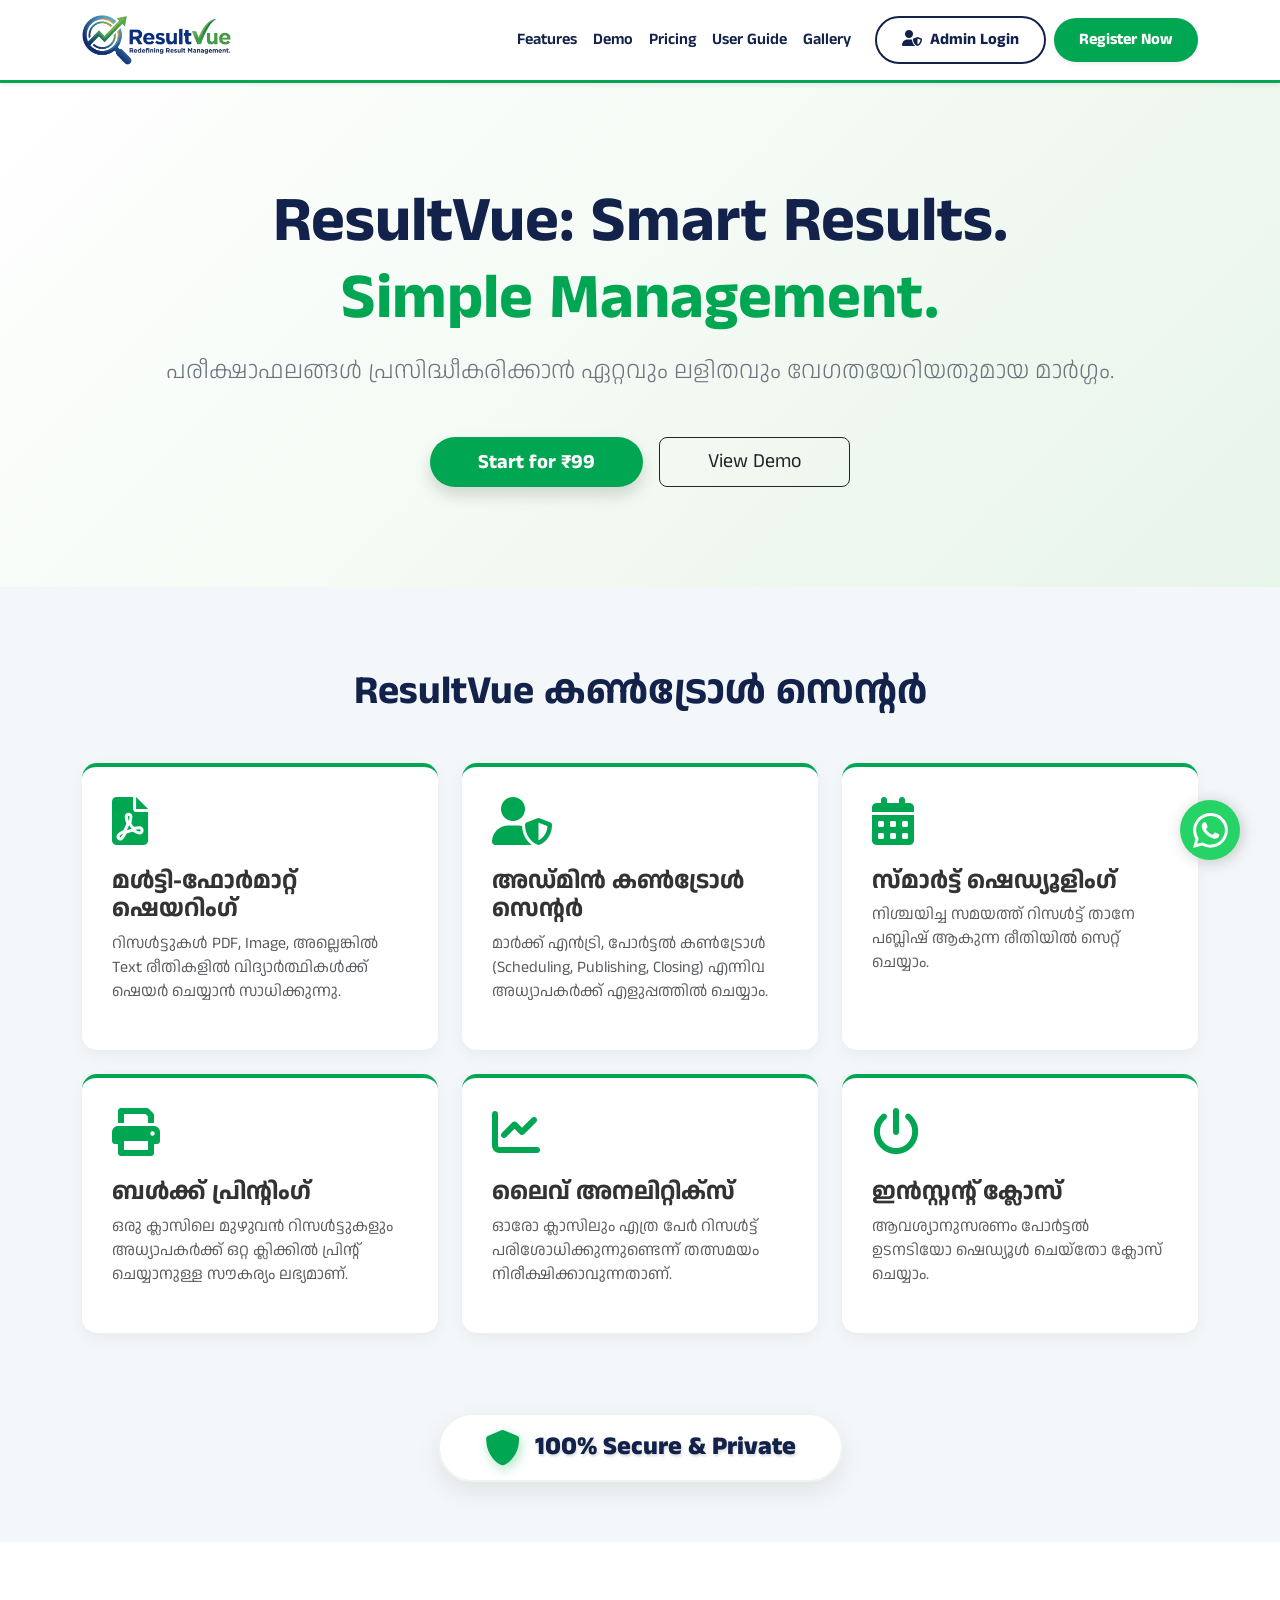
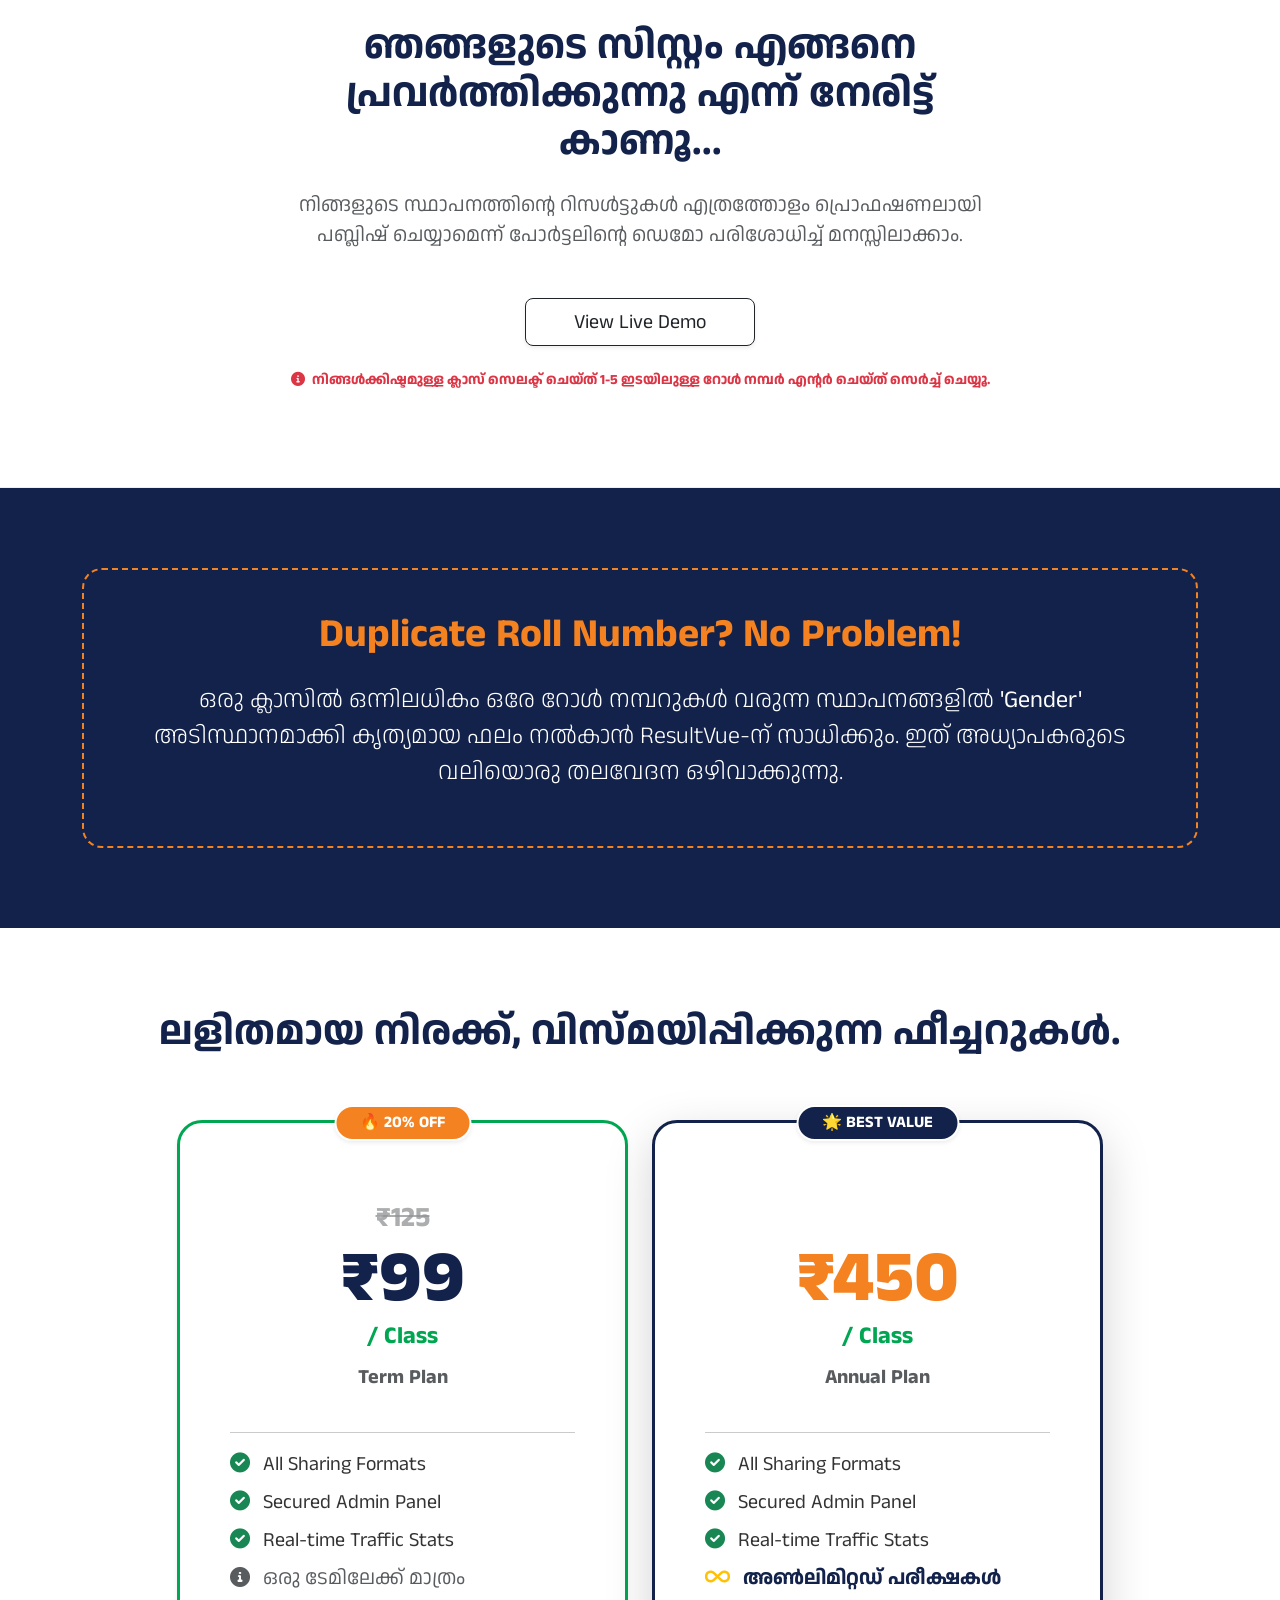
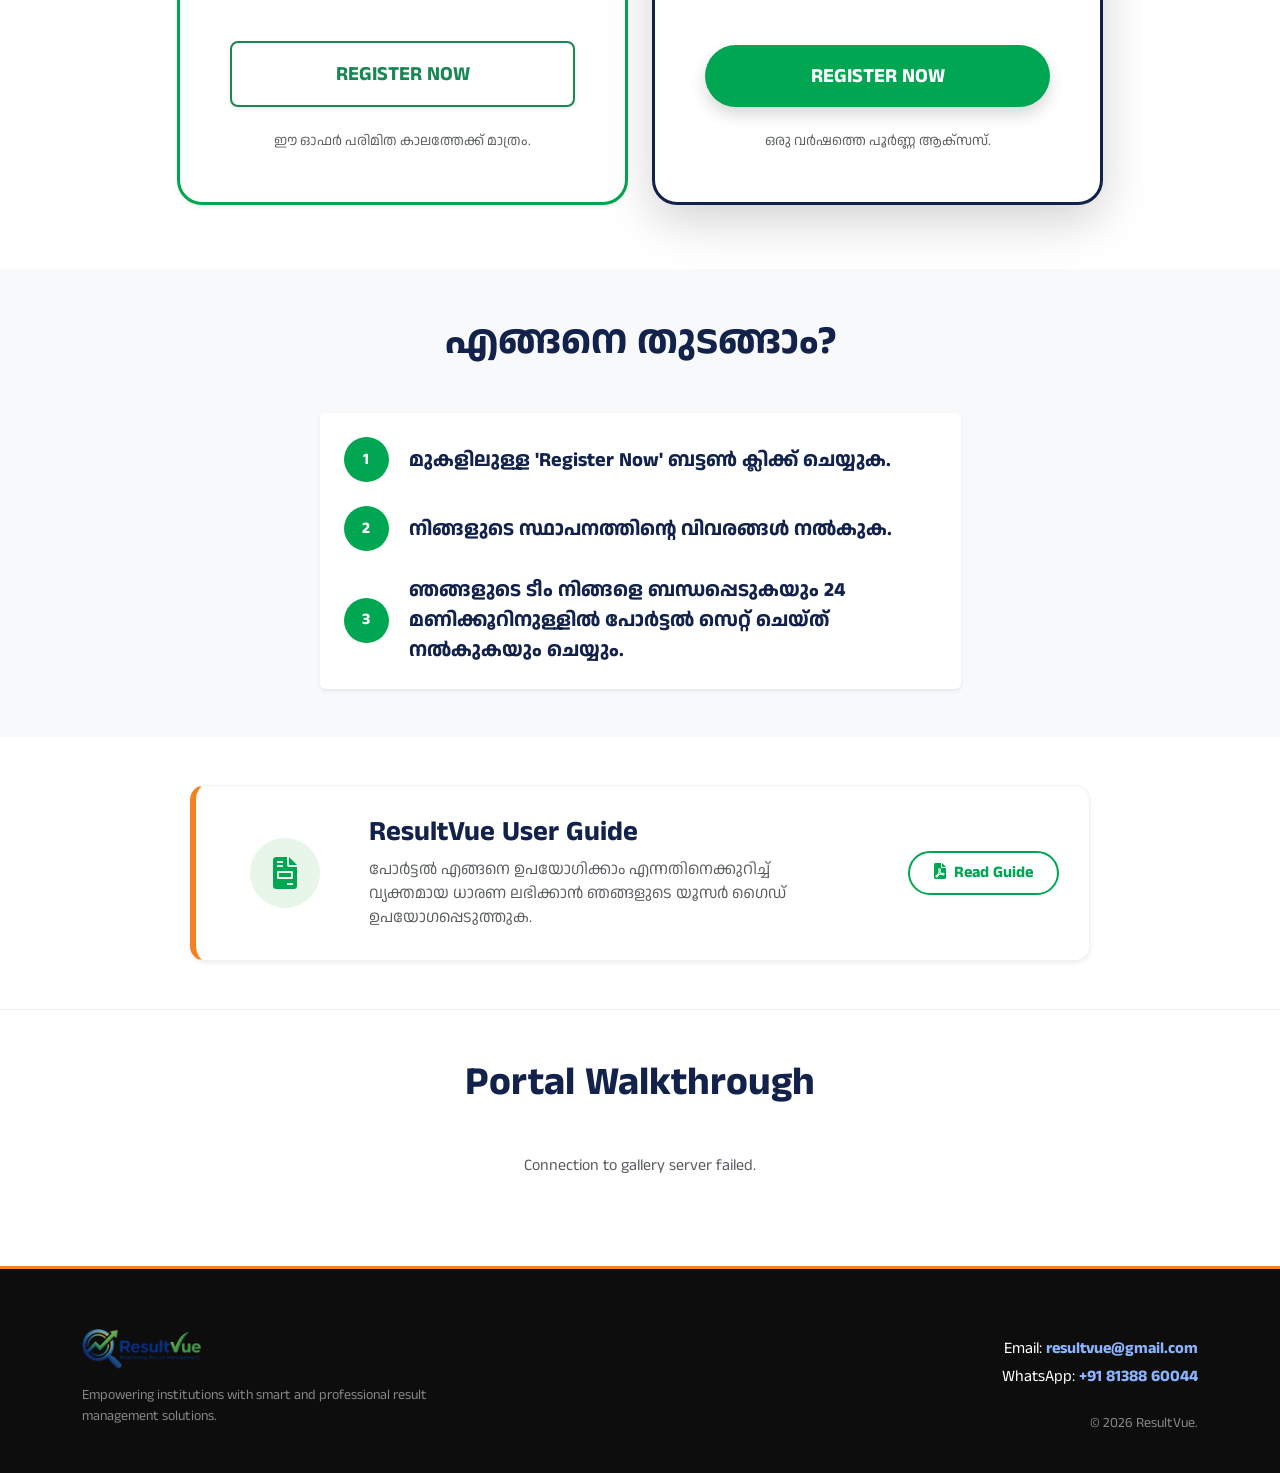
==== index.html @ 83606b9a "Change logo image source to local path Updated logo image source to local file." ====
<!DOCTYPE html>
<html lang="ml">
<head>
    <head>
    <meta charset="UTF-8">
    <meta name="viewport" content="width=device-width, initial-scale=1.0">
    
    <!-- Primary Meta Tags -->
    <title>ResultVue | Smart Exam Result Management & Automation</title>
    <meta name="title" content="ResultVue | Smart Exam Result Management & Automation">
    <meta name="description" content="ResultVue is a complete, automated exam result management portal for educational institutions. Easily publish, manage, and share student results with smart features and zero hassle.">
    <meta name="keywords" content="exam result management, result automation, student result portal, bulk print results, school management system, ResultVue, automated result publishing, educational software">
    <meta name="author" content="ResultVue">
    <meta name="robots" content="index, follow">
    
    <!-- Address Bar Theme Color (Mobile Browsers) -->
    <meta name="theme-color" content="#12224A">
    
    <!-- Favicon -->
    <link rel="icon" type="image/png" href="images/favicon.png">
    <link rel="apple-touch-icon" href="images/favicon.png">
    
    <!-- Open Graph / Social Media Meta Tags (For WhatsApp, Facebook etc.) -->
    <meta property="og:type" content="website">
    <meta property="og:url" content="https://resultvue.github.io/">
    <meta property="og:title" content="ResultVue | Exam Result Management & Automation">
    <meta property="og:description" content="Smart and simple result management tool for institutions. Publish results directly from Google Sheets to a professional portal.">
    <meta property="og:image" content="images/logo.png">

    <!-- Stylesheets -->
    
    <link href="https://cdn.jsdelivr.net/npm/bootstrap@5.3.0/dist/css/bootstrap.min.css" rel="stylesheet">
    <link rel="stylesheet" href="https://cdnjs.cloudflare.com/ajax/libs/font-awesome/6.0.0/css/all.min.css">
    <link rel="preconnect" href="https://fonts.googleapis.com">
    <link rel="preconnect" href="https://fonts.gstatic.com" crossorigin>
    <link href="https://fonts.googleapis.com/css2?family=Anek+Latin:wght@300;400;500;600;700&family=Anek+Malayalam:wght@300;400;500;600;700&display=swap" rel="stylesheet">

    <!-- CSS Styles -->

    <style>
        :root {
            --logo-blue: #12224A;
            --logo-green: #00A651;
            --logo-orange: #F58220;
            --bg-light: #F4F7F9;
        }

        html { scroll-behavior: smooth; scroll-padding-top: 150px; }
        body { font-family: 'Anek Malayalam', 'Anek Latin', sans-serif; color: #333; }

        .navbar { background-color: white; border-bottom: 3px solid var(--logo-green); padding: 10px 0; }
        .navbar-brand img { height: 50px; width: auto; object-fit: contain; }
        .nav-link { color: var(--logo-blue) !important; font-weight: 600; cursor: pointer; }
        
        .btn-outline-blue { color: var(--logo-blue); border: 2px solid var(--logo-blue); border-radius: 50px; padding: 10px 25px; font-weight: 700; transition: 0.3s; text-decoration: none;}
        .btn-outline-blue:hover { background-color: var(--logo-blue); color: white; }

        .hero-section { background: linear-gradient(135deg, #ffffff 0%, #e8f5e9 100%); padding: 100px 0; text-align: center; }
        .btn-green { background-color: var(--logo-green); color: white; border-radius: 50px; padding: 10px 25px; font-weight: 700; border: none; transition: 0.3s; text-decoration: none;}
        .btn-green:hover { background-color: #00823F; color: white; transform: scale(1.05); }
        .demo-section { padding: 80px 0; background: white; border-bottom: 1px solid #eee; }

        .features-grid { padding: 80px 0; background: var(--bg-light); }
        .feature-card { border: none; border-radius: 15px; padding: 30px; background: white; box-shadow: 0 5px 15px rgba(0,0,0,0.05); transition: 0.3s; border-top: 4px solid var(--logo-green); }
        .feature-card:hover { transform: translateY(-10px); border-top-color: var(--logo-orange); }
        .icon-box { color: var(--logo-green); margin-bottom: 20px; }

        .special-section { background-color: var(--logo-blue); color: white; padding: 80px 0; }
        .special-box { border: 2px dashed var(--logo-orange); padding: 40px; border-radius: 20px; }
        .pricing-section { padding: 80px 0; background: white; }
        .price-card { border: 3px solid var(--logo-green); border-radius: 25px; padding: 50px; position: relative; background: white; }
        .price-tag { font-size: 4.5rem; font-weight: 800; color: var(--logo-blue); }

        .guide-box { max-width: 900px; background: #ffffff; border-left: 6px solid var(--logo-orange); border-radius: 15px; padding: 30px; border-top: 1px solid #eef5ee; border-right: 1px solid #eef5ee; border-bottom: 1px solid #eef5ee; margin: 0 auto; }
        .guide-icon-circle { width: 70px; height: 70px; background-color: #e8f5e9; color: var(--logo-green); border-radius: 50%; display: inline-flex; align-items: center; justify-content: center; }
        .btn-green-custom { color: var(--logo-green); border: 2px solid var(--logo-green); border-radius: 50px; transition: 0.3s; text-decoration: none; display: inline-block; }
        .btn-green-custom:hover { background-color: var(--logo-green); color: white !important; transform: translateY(-2px); }
        .step-circle { width: 45px; height: 45px; background: var(--logo-green); color: white; border-radius: 50%; display: flex; align-items: center; justify-content: center; margin-right: 20px; font-weight: bold; flex-shrink: 0; }

        .gallery-section { padding: 80px 0; background: #fff; border-top: 1px solid #eee; }
        .custom-scroll { gap: 20px; scroll-snap-type: x mandatory; scrollbar-width: none; }
        .custom-scroll::-webkit-scrollbar { display: none; }
        .gallery-item { min-width: 260px; scroll-snap-align: start; }
        .gallery-img-container { aspect-ratio: 3 / 4; overflow: hidden; border-radius: 12px; cursor: pointer; background: #eee; }
        .gallery-img-container img { width: 100%; height: 100%; object-fit: cover; transition: 0.3s; }
        
        .lightbox-overlay { display: none; position: fixed; top: 0; left: 0; width: 100%; height: 100%; background: #000; z-index: 9999; justify-content: center; align-items: center; touch-action: none; }
        .lightbox-content { width: 100%; height: 100%; display: flex; justify-content: center; align-items: center; position: relative; overflow: hidden; }
        .lightbox-content img { max-width: 100%; max-height: 100%; object-fit: contain; cursor: zoom-in; }
        .lightbox-caption-bubble { position: absolute; bottom: 120px; left: 50%; transform: translateX(-50%); background: rgba(0,0,0,0.7); color: white; padding: 10px 25px; border-radius: 30px; font-weight: 600; opacity: 0; transition: opacity 0.5s ease; pointer-events: none; z-index: 10005; }
        .lightbox-caption-bubble.show { opacity: 1; }
        .lightbox-close { position: absolute; top: 15px; right: 15px; font-size: 40px; color: white; background: none; border: none; cursor: pointer; z-index: 10010; text-shadow: 2px 2px 8px rgba(0, 0, 0, 1); }
        .lightbox-nav { position: absolute; top: 50%; transform: translateY(-50%); background: rgba(255,255,255,0.1); color: white; border: none; padding: 20px; font-size: 30px; cursor: pointer; border-radius: 50%; z-index: 10001; }

        footer { background-color: #0d0d0d; color: #ffffff; padding: 60px 0 30px; border-top: 3px solid var(--logo-orange);}
        footer a { color: #8bb3ff; text-decoration: none; transition: 0.3s; }
        footer a:hover { color: var(--logo-orange); }

        @media (max-width: 768px) { .guide-box { padding: 20px; margin: 0 15px; } }

        .trust-badge-wrapper { background-color: var(--bg-light); padding-bottom: 60px; text-align: center; }
        .trust-badge { display: inline-flex; align-items: center; background: white; padding: 15px 45px; border-radius: 50px; box-shadow: 0 10px 25px rgba(0, 0, 0, 0.08); border: 2px solid #eef5ee; transition: all 0.3s ease; }
        .trust-badge:hover { transform: translateY(-5px); box-shadow: 0 15px 35px rgba(0, 166, 81, 0.2); border-color: var(--logo-green); }
        .trust-icon { color: var(--logo-green); font-size: 2.2rem; margin-right: 15px; filter: drop-shadow(2px 4px 6px rgba(0, 166, 81, 0.3)); }
        .trust-text { color: var(--logo-blue); font-size: 1.6rem; font-weight: 800; margin: 0; text-shadow: 1px 2px 3px rgba(0, 0, 0, 0.15); }

        @media (max-width: 768px) { .trust-badge { padding: 12px 25px; } .trust-icon { font-size: 1.8rem; margin-right: 12px; } .trust-text { font-size: 1.3rem; } }

        .whatsapp-float { position: fixed; width: 60px; height: 60px; bottom: 40px; right: 40px; background-color: #25d366; color: #FFF; border-radius: 50px; text-align: center; font-size: 35px; box-shadow: 2px 2px 15px rgba(0, 0, 0, 0.2); z-index: 1000; display: flex; align-items: center; justify-content: center; text-decoration: none; transition: all 0.3s ease; animation: pulse-wa 2s infinite; will-change: transform; }
        .whatsapp-float:hover { color: #FFF; background-color: #1ebe57; transform: scale(1.1); }
        @keyframes pulse-wa { 0% { box-shadow: 0 0 0 0 rgba(37, 211, 102, 0.5); } 70% { box-shadow: 0 0 0 15px rgba(37, 211, 102, 0); } 100% { box-shadow: 0 0 0 0 rgba(37, 211, 102, 0); } }
        @media (max-width: 768px) { .whatsapp-float { width: 55px; height: 55px; bottom: 20px; right: 20px; font-size: 32px; } }
    </style>
</head>
<body>

    <a href="https://wa.me/918138860044?text=Hi%2C%20I'm%20%5BYour%20Name%5D%0AI%20want%20to%20know%20more%20about%20ResultVue" class="whatsapp-float" target="_blank" title="Chat with us on WhatsApp">
        <svg xmlns="http://www.w3.org/2000/svg" width="35" height="35" fill="currentColor" viewBox="0 0 16 16">
          <path d="M13.601 2.326A7.85 7.85 0 0 0 7.994 0C3.627 0 .068 3.558.064 7.926c0 1.399.366 2.76 1.057 3.965L0 16l4.204-1.102a7.9 7.9 0 0 0 3.79.965h.004c4.368 0 7.926-3.558 7.93-7.93A7.9 7.9 0 0 0 13.6 2.326zM7.994 14.521a6.6 6.6 0 0 1-3.356-.92l-.24-.144-2.494.654.666-2.433-.156-.251a6.56 6.56 0 0 1-1.007-3.505c0-3.626 2.957-6.584 6.591-6.584a6.56 6.56 0 0 1 4.66 1.931 6.56 6.56 0 0 1 1.928 4.66c-.004 3.639-2.961 6.592-6.592 6.592m3.615-4.934c-.197-.099-1.17-.578-1.353-.646-.182-.065-.315-.099-.445.099-.133.197-.513.646-.627.775-.114.133-.232.148-.43.05-.197-.1-.836-.308-1.592-.985-.59-.525-.985-1.175-1.103-1.372-.114-.198-.011-.304.088-.403.087-.088.197-.232.296-.346.1-.114.133-.198.198-.33.065-.134.034-.248-.015-.347-.05-.099-.445-1.076-.612-1.47-.16-.389-.323-.335-.445-.34-.114-.007-.247-.007-.38-.007a.73.73 0 0 0-.529.247c-.182.198-.691.677-.691 1.654s.71 1.916.81 2.049c.098.133 1.394 2.132 3.383 2.992.47.205.84.326 1.129.418.475.152.904.129 1.246.08.38-.058 1.171-.48 1.338-.943.164-.464.164-.86.114-.943-.049-.084-.182-.133-.38-.232z"/>
        </svg>
    </a>

    <nav class="navbar navbar-expand-lg sticky-top shadow-sm">
        <div class="container">
            <a class="navbar-brand" href="#">
                <img src="images/logo.png" alt="ResultVue Logo">
            </a>
            <button class="navbar-toggler" type="button" data-bs-toggle="collapse" data-bs-target="#navbarNav">
                <span class="navbar-toggler-icon"></span>
            </button>
            <div class="collapse navbar-collapse" id="navbarNav">
                <ul class="navbar-nav ms-auto align-items-lg-center">
                    <li class="nav-item"><a class="nav-link custom-scroll-link" href="#features">Features</a></li>
                    <li class="nav-item"><a class="nav-link custom-scroll-link" href="#demo">Demo</a></li>
                    <li class="nav-item"><a class="nav-link custom-scroll-link" href="#pricing">Pricing</a></li>
                    <li class="nav-item"><a class="nav-link custom-scroll-link" href="#user-guide">User Guide</a></li>
                    <li class="nav-item"><a class="nav-link custom-scroll-link" href="#gallery">Gallery</a></li>
                    
                    <li class="nav-item ms-lg-3 mt-3 mt-lg-0">
                        <a class="btn btn-outline-blue w-100" href="SchoolDashboard.html">
                            <i class="fas fa-user-shield me-1"></i> Admin Login
                        </a>
                    </li>
                    <li class="nav-item ms-lg-2 mt-2 mt-lg-0">
                        <a class="btn btn-green shadow-sm w-100" href="register.html">Register Now</a>
                    </li>
                </ul>
            </div>
        </div>
    </nav>

    <section class="hero-section">
        <div class="container">
            <h1 class="display-3 fw-bold mb-3" style="color: var(--logo-blue);">ResultVue: Smart Results. <br><span style="color: var(--logo-green);">Simple Management.</span></h1>
            <p class="lead mb-5 text-secondary fs-4">പരീക്ഷാഫലങ്ങൾ പ്രസിദ്ധീകരിക്കാൻ ഏറ്റവും ലളിതവും വേഗതയേറിയതുമായ മാർഗ്ഗം.</p>
            <div class="d-grid gap-3 d-sm-flex justify-content-sm-center">
                <a href="#pricing" class="btn btn-green btn-lg px-5 shadow custom-scroll-link">Start for ₹99</a>
                <a href="#demo" class="btn btn-outline-dark btn-lg px-5 custom-scroll-link">View Demo</a>
            </div>
        </div>
    </section>

    <section id="features" class="features-grid">
        <div class="container">
            <h2 class="text-center display-6 fw-bold mb-5" style="color: var(--logo-blue);">ResultVue കൺട്രോൾ സെന്റർ</h2>
            <div class="row g-4 text-start">
                <div class="col-md-4">
                    <div class="feature-card h-100">
                        <div class="icon-box"><i class="fas fa-file-pdf fa-3x"></i></div>
                        <h4 class="fw-bold">മൾട്ടി-ഫോർമാറ്റ് ഷെയറിംഗ്</h4>
                        <p class="text-muted">റിസൾട്ടുകൾ PDF, Image, അല്ലെങ്കിൽ Text രീതികളിൽ വിദ്യാർത്ഥികൾക്ക് ഷെയർ ചെയ്യാൻ സാധിക്കുന്നു.</p>
                    </div>
                </div>
                <div class="col-md-4">
                    <div class="feature-card h-100">
                        <div class="icon-box"><i class="fas fa-user-shield fa-3x"></i></div>
                        <h4 class="fw-bold">അഡ്മിൻ കൺട്രോൾ സെന്റർ</h4>
                        <p class="text-muted">മാർക്ക് എൻട്രി, പോർട്ടൽ കൺട്രോൾ (Scheduling, Publishing, Closing) എന്നിവ അധ്യാപകർക്ക് എളുപ്പത്തിൽ ചെയ്യാം.</p>
                    </div>
                </div>
                <div class="col-md-4">
                    <div class="feature-card h-100">
                        <div class="icon-box"><i class="fas fa-calendar-alt fa-3x"></i></div>
                        <h4 class="fw-bold">സ്മാർട്ട് ഷെഡ്യൂളിംഗ്</h4>
                        <p class="text-muted">നിശ്ചയിച്ച സമയത്ത് റിസൾട്ട് താനേ പബ്ലിഷ് ആകുന്ന രീതിയിൽ സെറ്റ് ചെയ്യാം.</p>
                    </div>
                </div>
                <div class="col-md-4">
                    <div class="feature-card h-100">
                        <div class="icon-box"><i class="fas fa-print fa-3x"></i></div>
                        <h4 class="fw-bold">ബൾക്ക് പ്രിന്റിംഗ്</h4>
                        <p class="text-muted">ഒരു ക്ലാസിലെ മുഴുവൻ റിസൾട്ടുകളും അധ്യാപകർക്ക് ഒറ്റ ക്ലിക്കിൽ പ്രിന്റ് ചെയ്യാനുള്ള സൗകര്യം ലഭ്യമാണ്.</p>
                    </div>
                </div>
                <div class="col-md-4">
                    <div class="feature-card h-100">
                        <div class="icon-box"><i class="fas fa-chart-line fa-3x"></i></div>
                        <h4 class="fw-bold">ലൈവ് അനലിറ്റിക്സ്</h4>
                        <p class="text-muted">ഓരോ ക്ലാസിലും എത്ര പേർ റിസൾട്ട് പരിശോധിക്കുന്നുണ്ടെന്ന് തത്സമയം നിരീക്ഷിക്കാവുന്നതാണ്.</p>
                    </div>
                </div>
                <div class="col-md-4">
                    <div class="feature-card h-100">
                        <div class="icon-box"><i class="fas fa-power-off fa-3x"></i></div>
                        <h4 class="fw-bold">ഇൻസ്റ്റന്റ് ക്ലോസ്</h4>
                        <p class="text-muted">ആവശ്യാനുസരണം പോർട്ടൽ ഉടനടിയോ ഷെഡ്യൂൾ ചെയ്തോ ക്ലോസ് ചെയ്യാം.</p>
                    </div>
                </div>
            </div>
        </div>
    </section>

    <section class="trust-badge-wrapper">
        <div class="container">
            <div class="trust-badge">
                <i class="fas fa-shield-alt trust-icon"></i>
                <h3 class="trust-text">100% Secure & Private</h3>
            </div>
        </div>
    </section>

    <section id="demo" class="demo-section">
        <div class="container text-center">
            <div class="row justify-content-center">
                <div class="col-lg-8">
                    <h2 class="display-6 fw-bold mb-4" style="color: var(--logo-blue);">ഞങ്ങളുടെ സിസ്റ്റം എങ്ങനെ പ്രവർത്തിക്കുന്നു എന്ന് നേരിട്ട് കാണൂ...</h2>
                    <p class="fs-5 text-muted mb-5">നിങ്ങളുടെ സ്ഥാപനത്തിന്റെ റിസൾട്ടുകൾ എത്രത്തോളം പ്രൊഫഷണലായി പബ്ലിഷ് ചെയ്യാമെന്ന് പോർട്ടലിന്റെ ഡെമോ പരിശോധിച്ച് മനസ്സിലാക്കാം.</p>
                    <a href="portal.html?school=RVDEMO" target="_blank" class="btn btn-outline-dark btn-lg px-5 shadow-sm">View Live Demo</a>
                    <p class="small text-danger mt-4 fw-bold"><i class="fas fa-info-circle me-1"></i> നിങ്ങൾക്കിഷ്ടമുള്ള ക്ലാസ് സെലക്ട് ചെയ്ത് 1-5 ഇടയിലുള്ള റോൾ നമ്പർ എന്റർ ചെയ്ത് സെർച്ച് ചെയ്യൂ.</p>
                </div>
            </div>
        </div>
    </section>

    <section class="special-section text-center">
        <div class="container">
            <div class="special-box mx-auto">
                <h2 class="display-6 fw-bold mb-4" style="color: var(--logo-orange);">Duplicate Roll Number? No Problem!</h2>
                <p class="fs-4 fw-light">ഒരു ക്ലാസിൽ ഒന്നിലധികം ഒരേ റോൾ നമ്പറുകൾ വരുന്ന സ്ഥാപനങ്ങളിൽ <strong>'Gender'</strong> അടിസ്ഥാനമാക്കി കൃത്യമായ ഫലം നൽകാൻ ResultVue-ന് സാധിക്കും. ഇത് അധ്യാപകരുടെ വലിയൊരു തലവേദന ഒഴിവാക്കുന്നു.</p>
            </div>
        </div>
    </section>

    <section id="pricing" class="pricing-section">
        <div class="container text-center">
            <h2 class="display-6 fw-bold mb-5" style="color: var(--logo-blue);">ലളിതമായ നിരക്ക്, വിസ്മയിപ്പിക്കുന്ന ഫീച്ചറുകൾ.</h2>
           
            <div class="row justify-content-center g-4">
                <div class="col-lg-5 col-md-6">
                    <div class="price-card shadow-sm position-relative mt-3 d-flex flex-column h-100">
                        <div class="position-absolute top-0 start-50 translate-middle">
                            <span class="badge rounded-pill px-4 py-2 fs-6 shadow-sm" style="background-color: var(--logo-orange); color: white; border: 2px solid white;">
                                🔥 20% OFF
                            </span>
                        </div>
                        <div class="mt-4 mb-0">
                            <span class="text-muted fs-3 text-decoration-line-through fw-bold opacity-50">₹125</span>
                        </div>
                        <div class="price-tag mb-0" style="line-height: 1.1;">₹99</div>
                        <p class="fw-bold fs-4 mb-2" style="color: var(--logo-green);">/ Class</p>
                        <p class="text-muted mb-4 fw-bold fs-5">Term Plan</p>
                        <hr>
                        <ul class="list-unstyled text-start mb-4 fs-5">
                            <li class="mb-2"><i class="fas fa-check-circle text-success me-2"></i> All Sharing Formats</li>
                            <li class="mb-2"><i class="fas fa-check-circle text-success me-2"></i> Secured Admin Panel</li>
                            <li class="mb-2"><i class="fas fa-check-circle text-success me-2"></i> Real-time Traffic Stats</li>
                            <li class="mb-2 text-muted"><i class="fas fa-info-circle me-2"></i> ഒരു ടേമിലേക്ക് മാത്രം</li>
                        </ul>
                        <div class="mt-auto">
                            <a href="register.html" class="btn btn-outline-success btn-lg w-100 py-3 text-uppercase fw-bold shadow-sm" style="border-width: 2px;">Register Now</a>
                            <p class="mt-4 text-muted small mb-0">ഈ ഓഫർ പരിമിത കാലത്തേക്ക് മാത്രം.</p>
                        </div>
                    </div>
                </div>

                <div class="col-lg-5 col-md-6">
                    <div class="price-card shadow-lg position-relative mt-3 d-flex flex-column h-100" style="border-color: var(--logo-blue);">
                        <div class="position-absolute top-0 start-50 translate-middle">
                            <span class="badge rounded-pill px-4 py-2 fs-6 shadow-sm" style="background-color: var(--logo-blue); color: white; border: 2px solid white;">
                                🌟 BEST VALUE
                            </span>
                        </div>
                        <div class="mt-4 mb-0">
                            <span class="fs-3 fw-bold opacity-0 d-block">₹000</span>
                        </div>
                        <div class="price-tag mb-0" style="line-height: 1.1; color: var(--logo-orange);">₹450</div>
                        <p class="fw-bold fs-4 mb-2" style="color: var(--logo-green);">/ Class</p>
                        <p class="text-muted mb-4 fw-bold fs-5">Annual Plan</p>
                        <hr>
                        <ul class="list-unstyled text-start mb-4 fs-5">
                            <li class="mb-2"><i class="fas fa-check-circle text-success me-2"></i> All Sharing Formats</li>
                            <li class="mb-2"><i class="fas fa-check-circle text-success me-2"></i> Secured Admin Panel</li>
                            <li class="mb-2"><i class="fas fa-check-circle text-success me-2"></i> Real-time Traffic Stats</li>
                            <li class="mb-2 fw-bold" style="color: var(--logo-blue);"><i class="fas fa-infinity text-warning me-2"></i> അൺലിമിറ്റഡ് പരീക്ഷകൾ</li>
                        </ul>
                        <div class="mt-auto">
                            <a href="register.html" class="btn btn-green btn-lg w-100 py-3 text-uppercase fw-bold shadow">Register Now</a>
                            <p class="mt-4 text-muted small mb-0">ഒരു വർഷത്തെ പൂർണ്ണ ആക്സസ്.</p>
                        </div>
                    </div>
                </div>
            </div>
        </div>
    </section>

    <section class="py-5 bg-light">
        <div class="container">
            <h2 class="text-center display-6 fw-bold mb-5" style="color: var(--logo-blue);">എങ്ങനെ തുടങ്ങാം?</h2>
            <div class="row justify-content-center">
                <div class="col-lg-7 text-start">
                    <div class="card border-0 shadow-sm p-4">
                        <div class="d-flex align-items-center mb-4">
                            <div class="step-circle">1</div>
                            <p class="mb-0 fs-5 fw-bold" style="color: var(--logo-blue);">മുകളിലുള്ള 'Register Now' ബട്ടൺ ക്ലിക്ക് ചെയ്യുക.</p>
                        </div>
                        <div class="d-flex align-items-center mb-4">
                            <div class="step-circle">2</div>
                            <p class="mb-0 fs-5 fw-bold" style="color: var(--logo-blue);">നിങ്ങളുടെ സ്ഥാപനത്തിന്റെ വിവരങ്ങൾ നൽകുക.</p>
                        </div>
                        <div class="d-flex align-items-center">
                            <div class="step-circle">3</div>
                            <p class="mb-0 fs-5 fw-bold" style="color: var(--logo-blue);">ഞങ്ങളുടെ ടീം നിങ്ങളെ ബന്ധപ്പെടുകയും 24 മണിക്കൂറിനുള്ളിൽ പോർട്ടൽ സെറ്റ് ചെയ്ത്  നൽകുകയും ചെയ്യും.</p>
                        </div>
                    </div>
                </div>
            </div>
        </div>
    </section>

    <section id="user-guide" class="guide-section py-5">
        <div class="container">
            <div class="guide-box mx-auto shadow-sm">
                <div class="row align-items-center text-center text-md-start">
                    <div class="col-md-2 mb-3 mb-md-0 text-center">
                        <div class="guide-icon-circle">
                            <i class="fas fa-file-invoice fa-2x"></i>
                        </div>
                    </div>
                    <div class="col-md-7">
                        <h3 class="fw-bold mb-2" style="color: var(--logo-blue);">ResultVue User Guide</h3>
                        <p class="mb-0 text-muted">പോർട്ടൽ എങ്ങനെ ഉപയോഗിക്കാം എന്നതിനെക്കുറിച്ച് വ്യക്തമായ ധാരണ ലഭിക്കാൻ ഞങ്ങളുടെ യൂസർ ഗൈഡ് ഉപയോഗപ്പെടുത്തുക.</p>
                    </div>
                    <div class="col-md-3 text-center text-md-end mt-4 mt-md-0">
                        <a href="guide.pdf" target="_self" class="btn btn-green-custom px-4 py-2 fw-bold">
                            <i class="fas fa-file-pdf me-2"></i>Read Guide
                        </a>
                    </div>
                </div>
            </div>
        </div>
    </section>

    <section id="gallery" class="gallery-section py-5">
        <div class="container text-center">
            <h2 class="display-6 fw-bold mb-5" style="color: var(--logo-blue);">Portal Walkthrough</h2>
            <div class="gallery-wrapper position-relative">
                <div id="imageGallery" class="d-flex flex-row overflow-auto pb-4 custom-scroll">
                    <p id="loadingText" class="text-muted w-100 text-center">Loading images...</p>
                </div>
            </div>
        </div>
    </section>

    <div id="customLightbox" class="lightbox-overlay">
        <button class="lightbox-close" onclick="closeLightbox()">&times;</button>
        <button class="lightbox-nav prev d-none d-md-block" onclick="changeImage(-1)">&#10094;</button>
        <button class="lightbox-nav next d-none d-md-block" onclick="changeImage(1)">&#10095;</button>
        <div class="lightbox-content">
            <img id="lightboxImg" src="" alt="Full View" onclick="toggleZoom()">
            <p id="lightboxCaption" class="lightbox-caption-bubble"></p>
        </div>
    </div>

    <footer id="contact">
        <div class="container text-center text-md-start">
            <div class="row g-4 justify-content-between align-items-center">
                <div class="col-md-4">
                    <div class="footer-logo mb-2">
                        <img id="secretAdminTrigger" src="images/logo.png" alt="ResultVue" style="height: 40px; object-fit: contain; cursor: default;">
                    </div>
                    <p class="small text-white-50 mt-3">Empowering institutions with smart and professional result management solutions.</p>
                </div>
                <div class="col-md-5 text-md-end">
                    <p class="mb-1">Email: <strong><a href="mailto:resultvue@gmail.com">resultvue@gmail.com</a></strong></p>
                    <p class="mb-4">WhatsApp: <strong><a href="https://wa.me/918138860044" target="_blank">+91 81388 60044</a></strong></p>
                    <p class="small text-white-50 mb-0">© 2026 ResultVue.</p>
                </div>
            </div>
        </div>
    </footer>

    <script src="https://cdn.jsdelivr.net/npm/bootstrap@5.3.0/dist/js/bootstrap.bundle.min.js"></script>
    <script>
        let currentImageData = [];
        let currentIndex = 0;
        let autoScrollInterval;
        let captionTimeout;
        let touchStartX = 0;

        // ⭐️ പുതിയ API URL (For fetching Gallery)
        const API_URL = "https://script.google.com/macros/s/AKfycbxNL1AyCgayAFaVIuNErX5Bm7OpkWHpcPs7i1XBXB-gIZUu1jxG88gEYeHaVYEMV2INAg/exec";

        document.querySelectorAll('.custom-scroll-link').forEach(anchor => {
            anchor.addEventListener('click', function (e) {
                e.preventDefault(); 
                const targetId = this.getAttribute('href').substring(1);
                const targetElement = document.getElementById(targetId);
                if(targetElement) {
                    const y = targetElement.getBoundingClientRect().top + window.scrollY - 80;
                    window.scrollTo({ top: y, behavior: 'smooth' });
                }
                const navbarCollapse = document.querySelector('.navbar-collapse');
                if (navbarCollapse && navbarCollapse.classList.contains('show')) {
                    bootstrap.Collapse.getInstance(navbarCollapse).hide();
                }
            });
        });

        document.addEventListener('click', function (event) {
            const navbarCollapse = document.querySelector('.navbar-collapse');
            const navbarToggler = document.querySelector('.navbar-toggler');
            if (navbarCollapse && navbarCollapse.classList.contains('show')) {
                if (!navbarCollapse.contains(event.target) && !navbarToggler.contains(event.target)) {
                    bootstrap.Collapse.getInstance(navbarCollapse).hide();
                }
            }
        });

        document.addEventListener('DOMContentLoaded', async () => {
            try {
                const response = await fetch(API_URL, {
                    method: 'POST',
                    body: JSON.stringify({ action: 'getGallery' })
                });
                const data = await response.json();
                
                if (data.success) {
                    initGallery(data.images);
                } else {
                    document.getElementById('loadingText').innerHTML = "Gallery is currently unavailable.";
                }
            } catch (error) {
                document.getElementById('loadingText').innerHTML = "Connection to gallery server failed.";
            }
        });

        function initGallery(images) {
            currentImageData = images;
            const galleryDiv = document.getElementById('imageGallery');
            const loadingText = document.getElementById('loadingText');
            if (!images || images.length === 0) { loadingText.innerHTML = "No images found."; return; }
            loadingText.style.display = 'none';

            images.forEach((img, index) => {
                const item = document.createElement('div');
                item.className = 'gallery-item';
                const imgUrl = 'https://drive.google.com/thumbnail?id=' + img.id + '&sz=w1000';
                item.innerHTML = `<div class="gallery-img-container shadow-sm mb-2" onclick="openLightbox(${index})"><img src="${imgUrl}" alt="${img.caption}"></div><p class="small fw-bold text-secondary text-center">${img.caption}</p>`;
                galleryDiv.appendChild(item);
            });
            startAutoScroll();
        }

        function startAutoScroll() {
            const container = document.getElementById('imageGallery');
            autoScrollInterval = setInterval(() => {
                if (container.scrollLeft + container.clientWidth >= container.scrollWidth - 10) { container.scrollTo({ left: 0, behavior: 'smooth' }); }
                else { container.scrollBy({ left: 300, behavior: 'smooth' }); }
            }, 2500);
        }

        function openLightbox(index) {
            currentIndex = index;
            updateLightboxImage();
            document.getElementById('customLightbox').style.display = 'flex';
            clearInterval(autoScrollInterval);
            flashCaption();
        }

        function closeLightbox() { document.getElementById('customLightbox').style.display = 'none'; startAutoScroll(); }
        function changeImage(step) { currentIndex = (currentIndex + step + currentImageData.length) % currentImageData.length; updateLightboxImage(); flashCaption(); }
        
        function updateLightboxImage() {
            const img = currentImageData[currentIndex];
            document.getElementById('lightboxImg').src = 'https://drive.google.com/thumbnail?id=' + img.id + '&sz=w1000';
            document.getElementById('lightboxCaption').innerText = img.caption;
        }

        function flashCaption() {
            const cp = document.getElementById('lightboxCaption');
            cp.classList.add('show');
            clearTimeout(captionTimeout);
            captionTimeout = setTimeout(() => cp.classList.remove('show'), 2000);
        }

        function toggleZoom() {
            const img = document.getElementById('lightboxImg');
            img.style.transform = (img.style.transform === "scale(1.5)") ? "scale(1)" : "scale(1.5)";
            img.style.transition = "transform 0.3s ease";
        }

        const lb = document.getElementById('customLightbox');
        lb.addEventListener('touchstart', e => { touchStartX = e.changedTouches[0].screenX; });
        lb.addEventListener('touchend', e => {
            const endX = e.changedTouches[0].screenX;
            if (endX < touchStartX - 50) changeImage(1);
            if (endX > touchStartX + 50) changeImage(-1);
        });
    </script>
    <script>
        // 1. Secret Click Method (ലോഗോയിൽ 5 തവണ വേഗത്തിൽ ക്ലിക്ക് ചെയ്യുക)
        let triggerCount = 0;
        const adminTrigger = document.getElementById('secretAdminTrigger');
        
        if(adminTrigger) {
            adminTrigger.addEventListener('click', function(e) {
                e.preventDefault();
                triggerCount++;
                
                if (triggerCount === 5) {
                    window.location.href = 'admin.html';
                }
                
                // 2 സെക്കൻഡിനുള്ളിൽ വീണ്ടും ക്ലിക്ക് ചെയ്തില്ലെങ്കിൽ കൗണ്ട് റീസെറ്റ് ആകും
                setTimeout(() => { triggerCount = 0; }, 2000);
            });
        }

        // 2. Keyboard Shortcut Method (Ctrl + Shift + A ഒരുമിച്ച് പ്രസ്സ് ചെയ്യുക)
        document.addEventListener('keydown', function(e) {
            if (e.ctrlKey && e.shiftKey && (e.key === 'a' || e.key === 'A')) {
                e.preventDefault(); 
                window.location.href = 'Admin.html';
            }
        });
    </script>
</body>
</html>
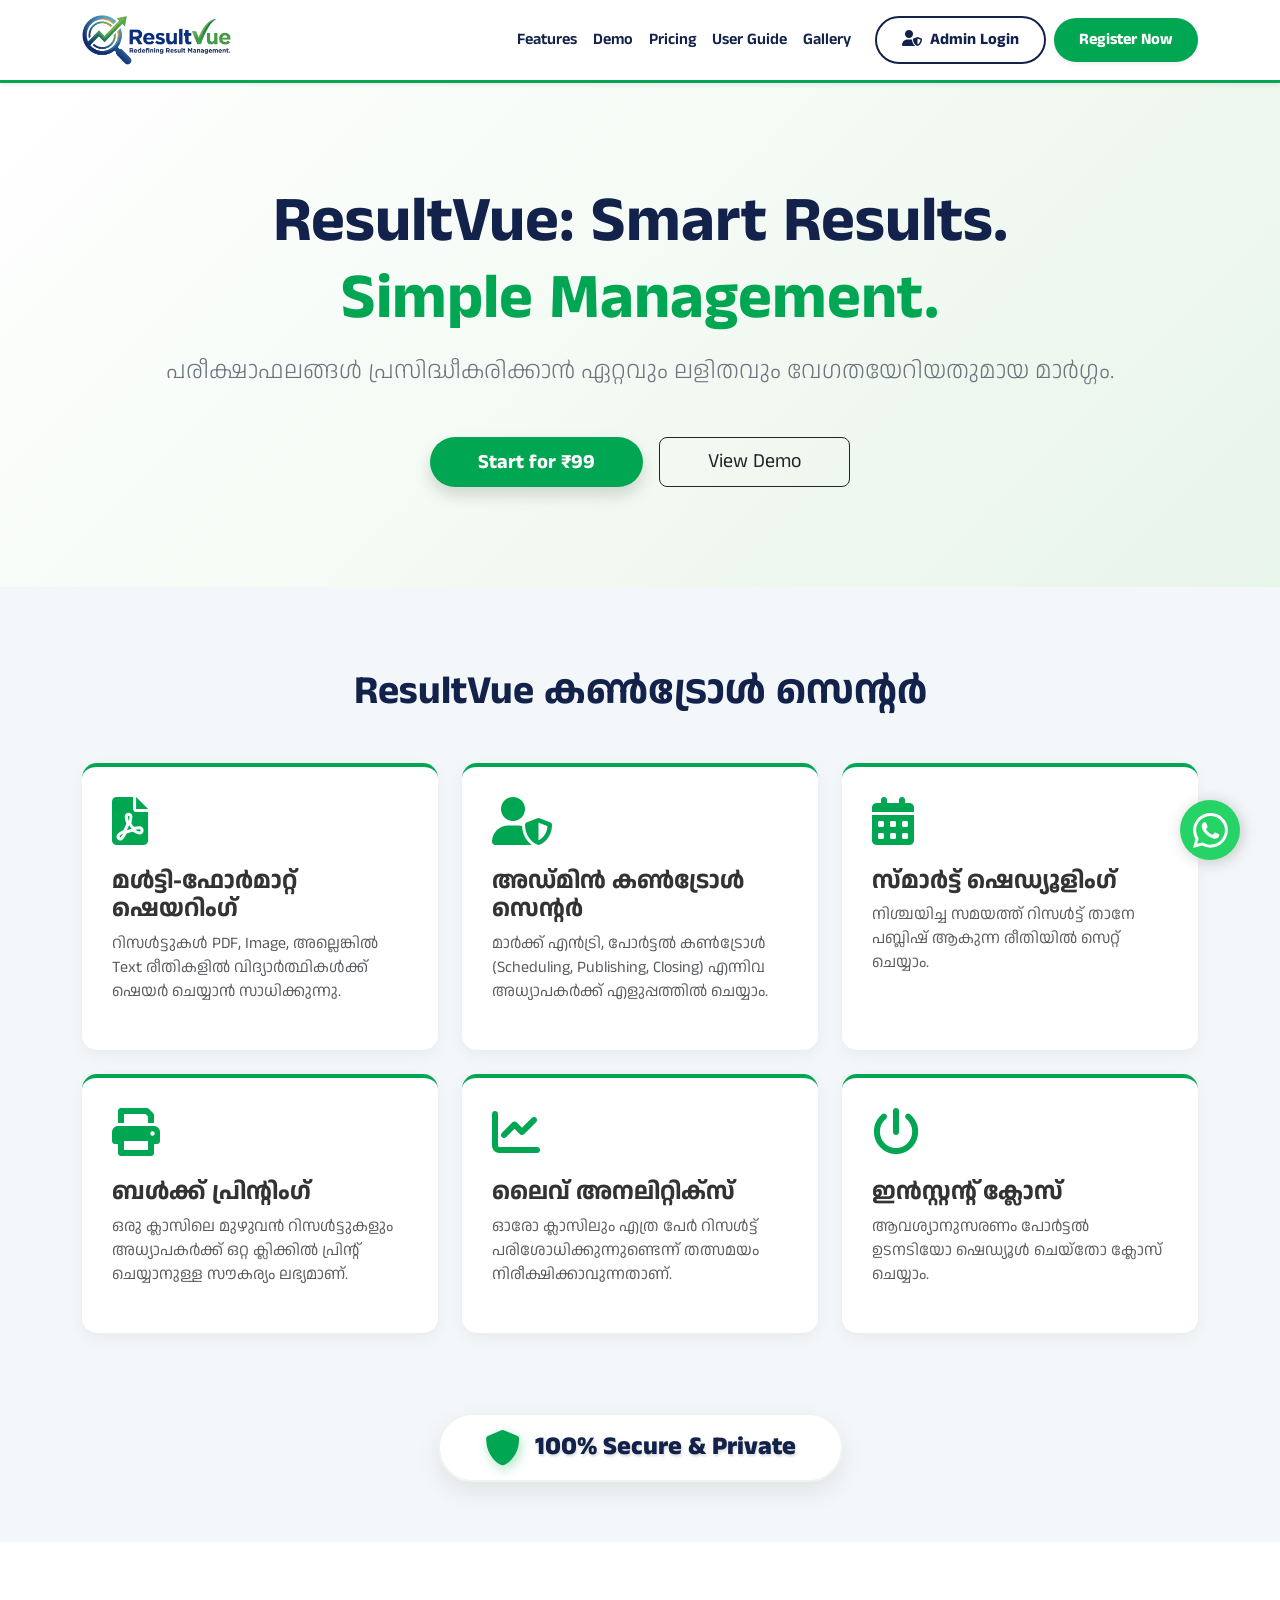
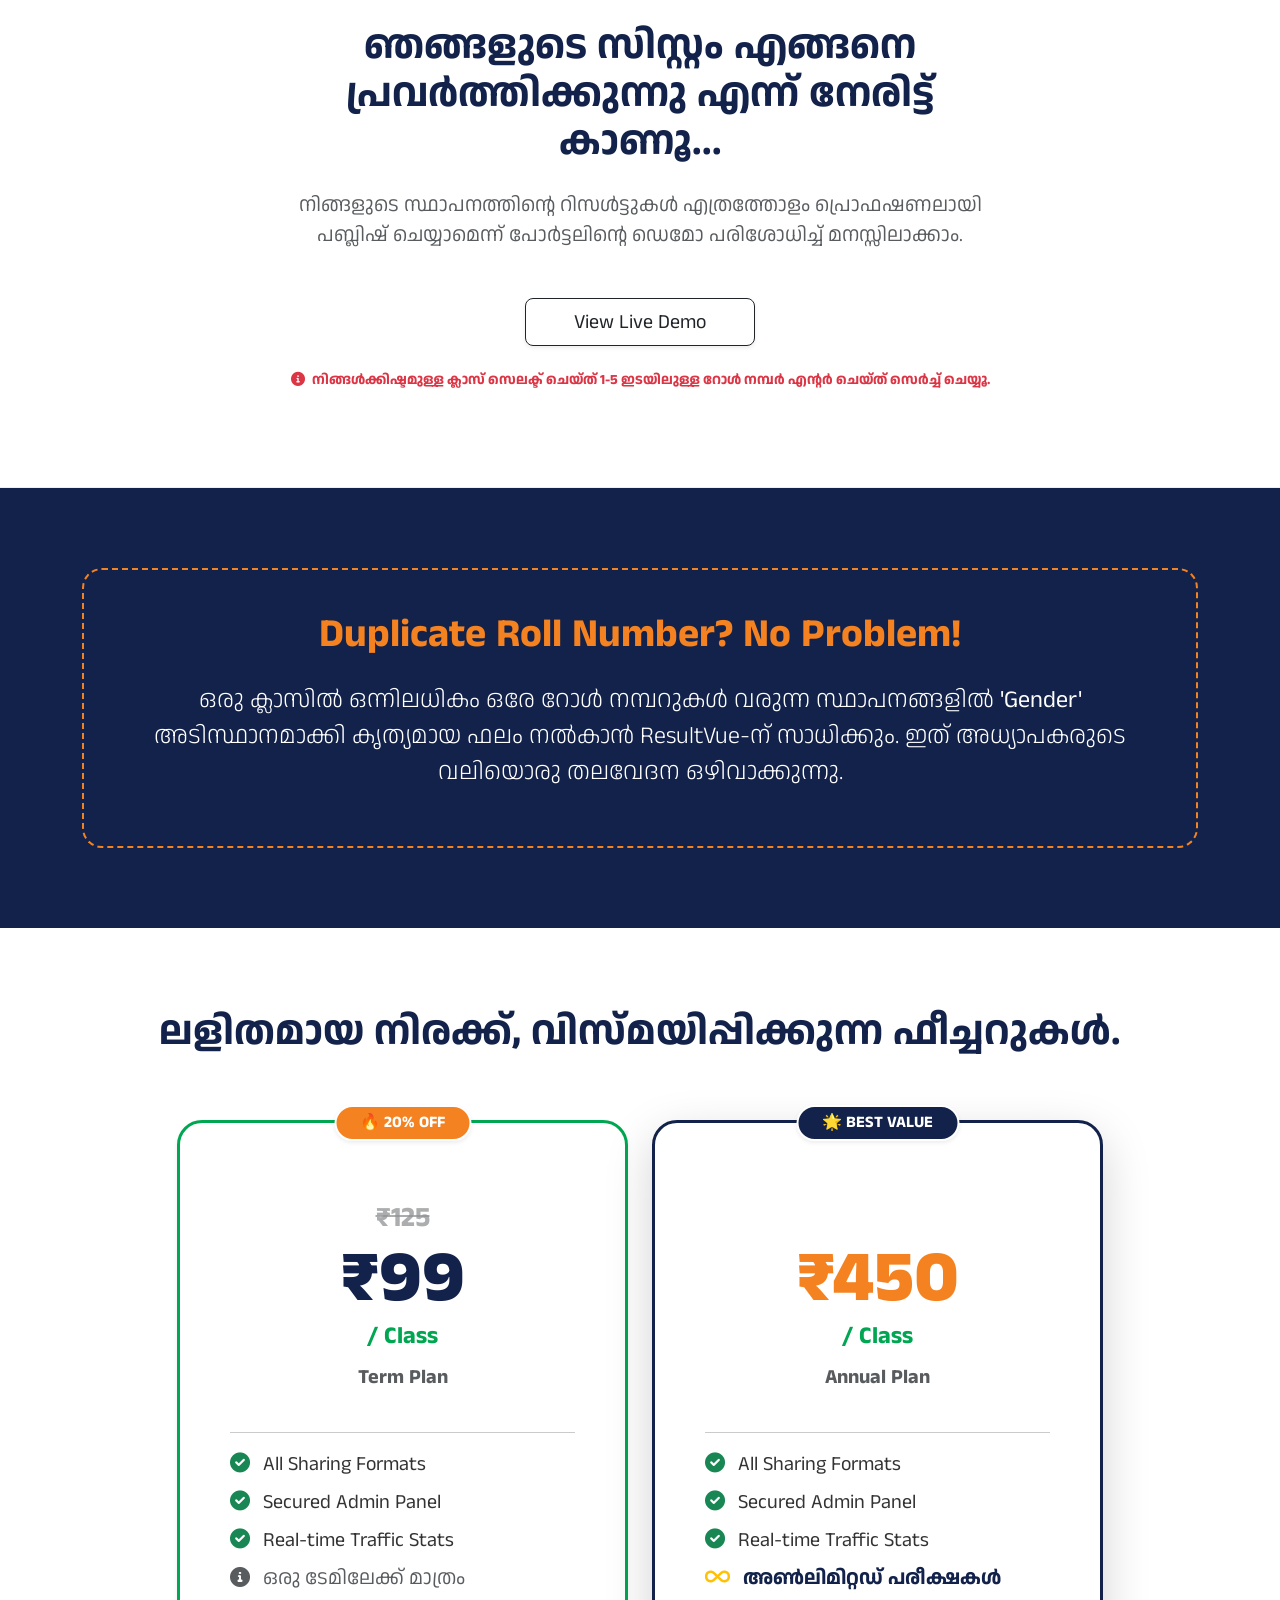
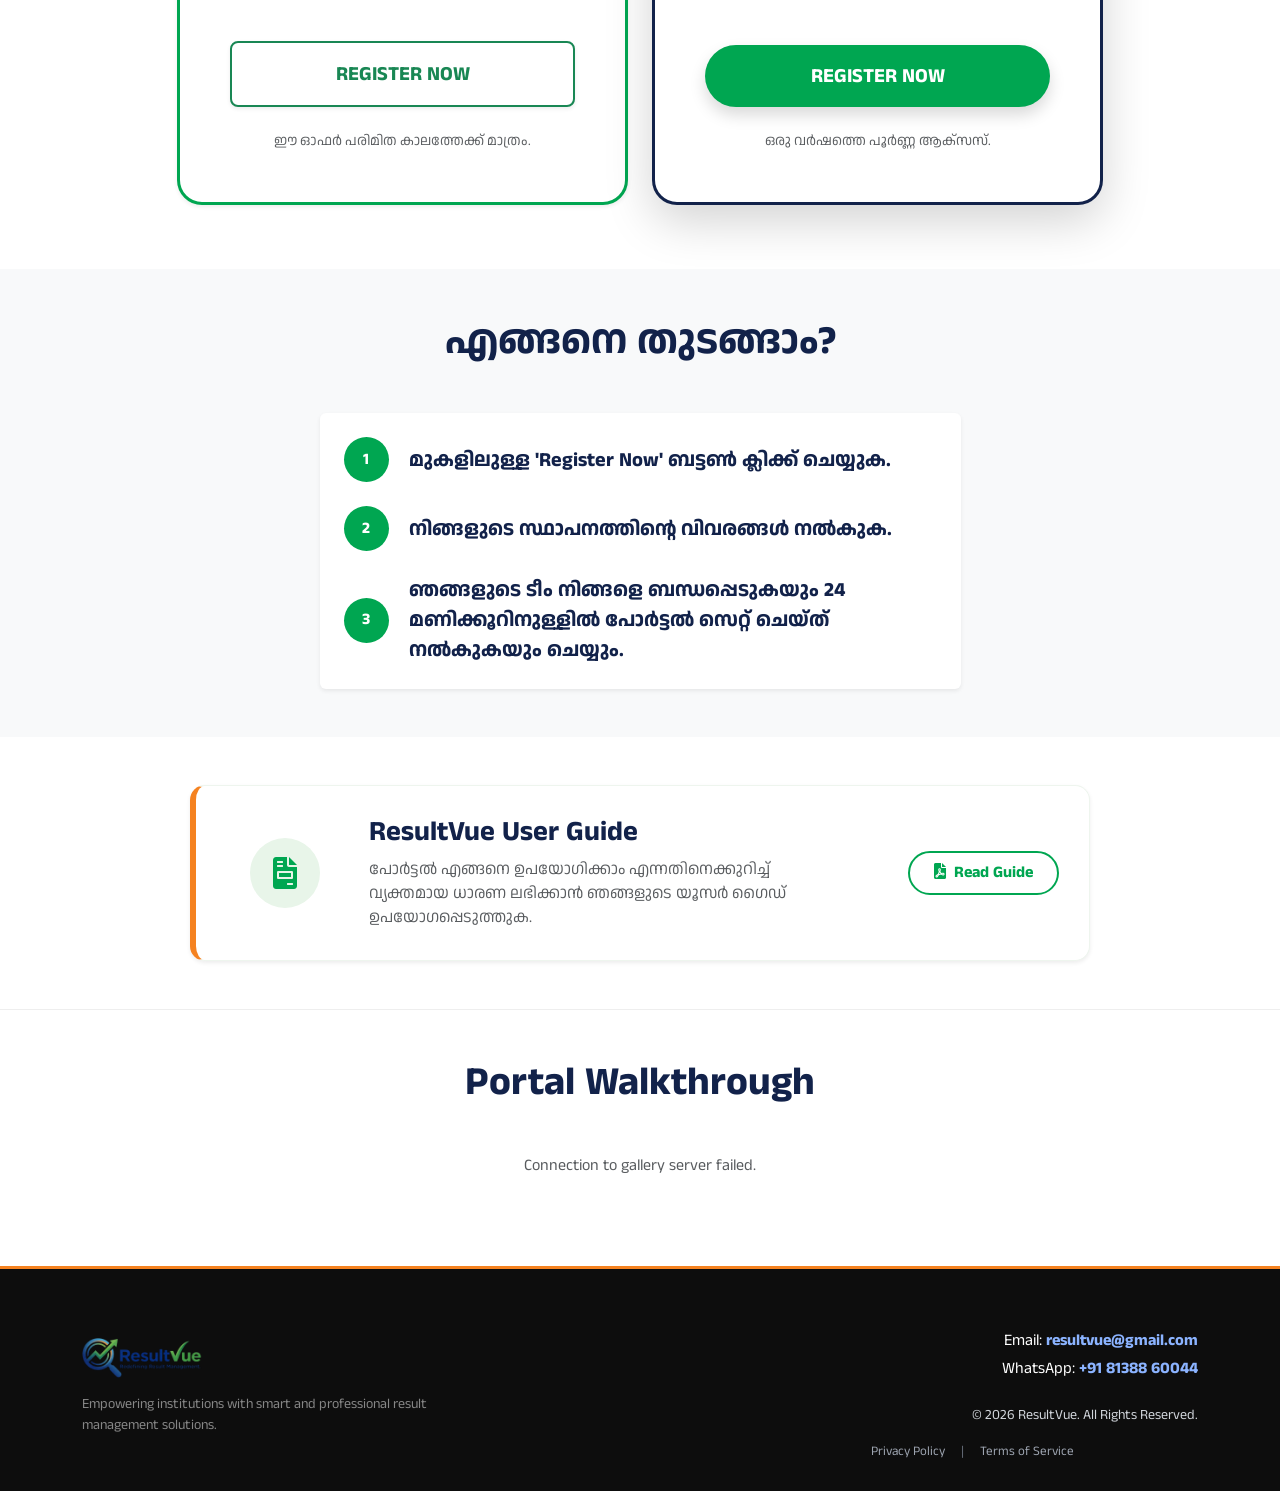
==== commit 3cfe572d: "Update index.html with legal link" ====
--- a/index.html
+++ b/index.html
@@ -383,8 +383,13 @@
                 <div class="col-md-5 text-md-end">
                     <p class="mb-1">Email: <strong><a href="mailto:resultvue@gmail.com">resultvue@gmail.com</a></strong></p>
                     <p class="mb-4">WhatsApp: <strong><a href="https://wa.me/918138860044" target="_blank">+91 81388 60044</a></strong></p>
-                    <p class="small text-white-50 mb-0">© 2026 ResultVue.</p>
-                </div>
+                    <p class="mb-2" style="font-size: 14px; color: #d1d5db;">&copy; 2026 ResultVue. All Rights Reserved.</p>
+            
+            <!-- Legal Links -->
+            <div class="d-flex justify-content-center gap-3 mt-3">
+                <a href="legal.html" class="text-decoration-none" style="color: #9ca3af; font-size: 13px; transition: color 0.3s;" onmouseover="this.style.color='white'" onmouseout="this.style.color='#9ca3af'">Privacy Policy</a>
+                <span style="color: #6b7280; font-size: 13px;">|</span>
+                <a href="legal.html" class="text-decoration-none" style="color: #9ca3af; font-size: 13px; transition: color 0.3s;" onmouseover="this.style.color='white'" onmouseout="this.style.color='#9ca3af'">Terms of Service</a>
             </div>
         </div>
     </footer>
@@ -507,6 +512,7 @@
             if (endX > touchStartX + 50) changeImage(-1);
         });
     </script>
+
     <script>
         // 1. Secret Click Method (ലോഗോയിൽ 5 തവണ വേഗത്തിൽ ക്ലിക്ക് ചെയ്യുക)
         let triggerCount = 0;
@@ -534,5 +540,19 @@
             }
         });
     </script>
+
+    <script>
+        window.addEventListener('scroll', function() {
+            const navbarCollapse = document.querySelector('.navbar-collapse');
+            // സ്ക്രോൾ ചെയ്യുമ്പോൾ മെനു ഓപ്പൺ ആണെങ്കിൽ (show ക്ലാസ് ഉണ്ടെങ്കിൽ) മാത്രം ക്ലോസ് ചെയ്യുക
+            if (navbarCollapse && navbarCollapse.classList.contains('show')) {
+                const bsCollapse = bootstrap.Collapse.getInstance(navbarCollapse);
+                if (bsCollapse) {
+                    bsCollapse.hide();
+                }
+            }
+        });
+    </script>
+
 </body>
 </html>
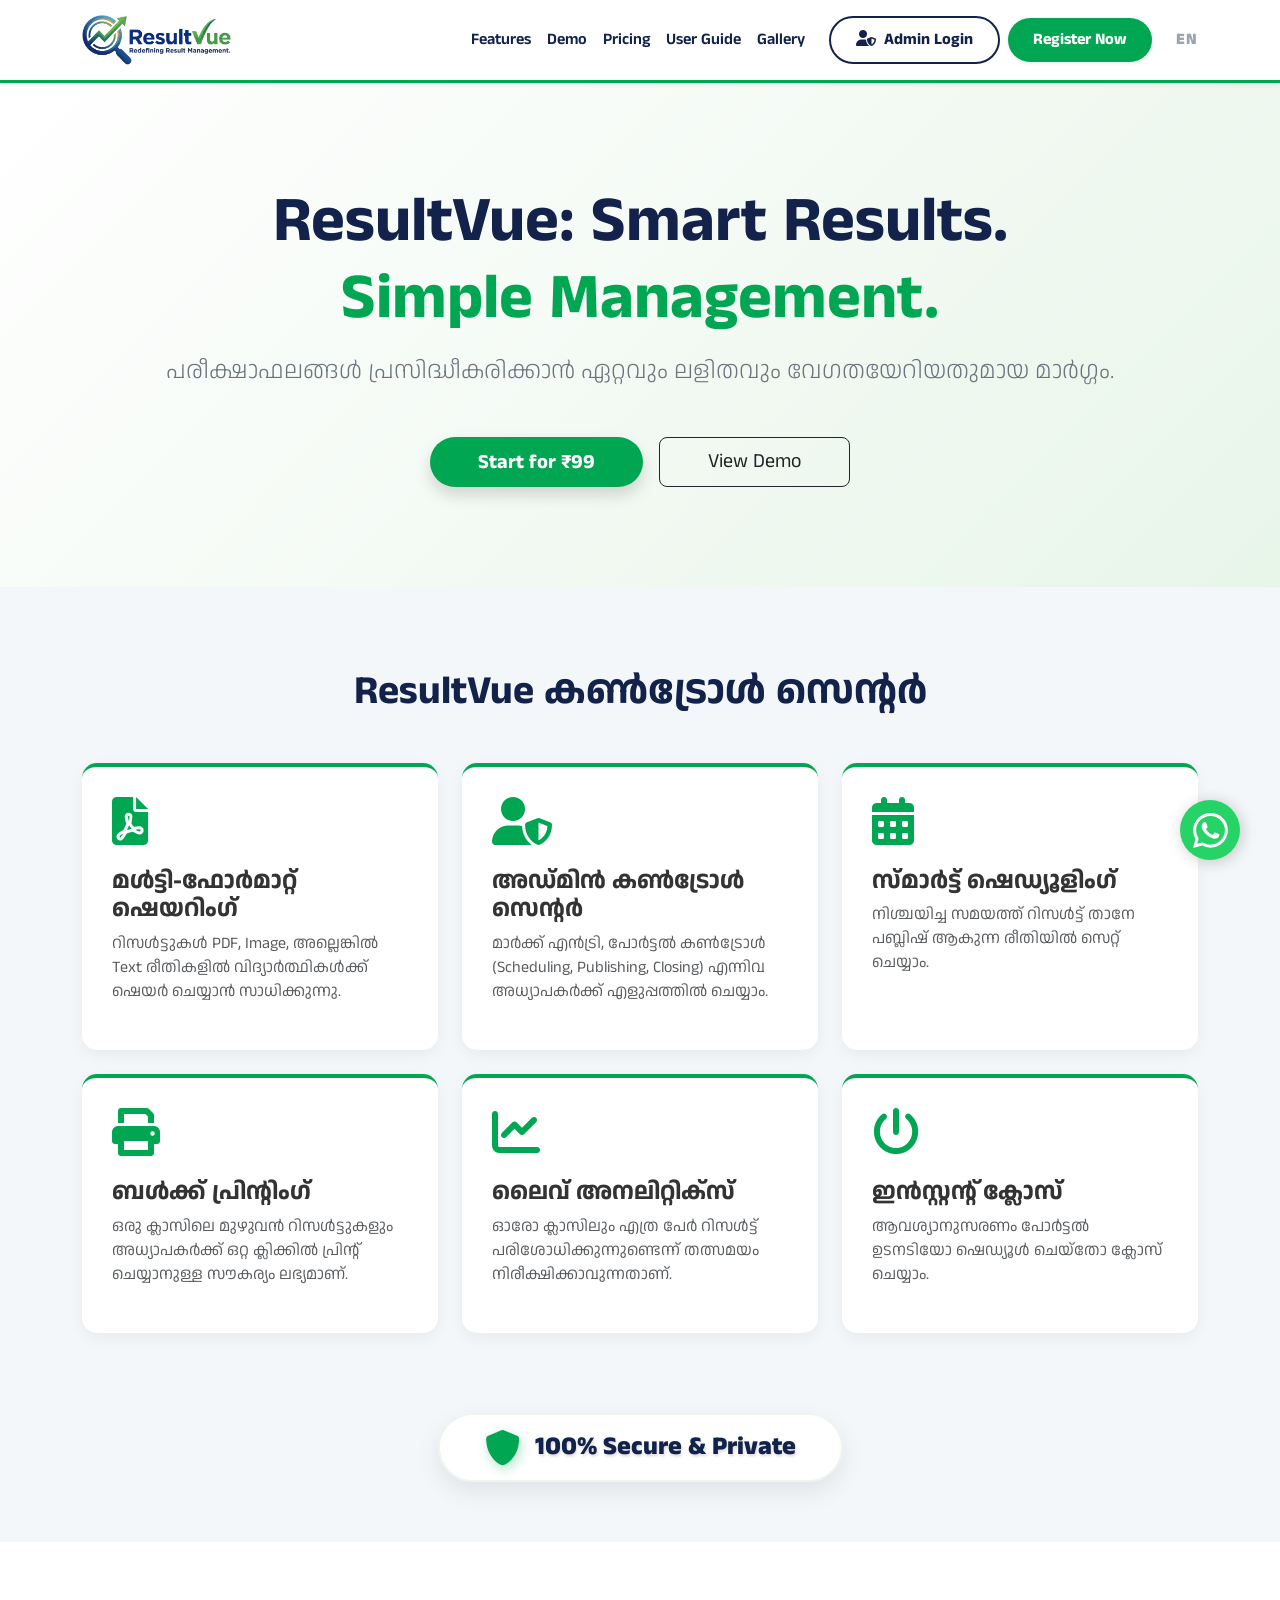
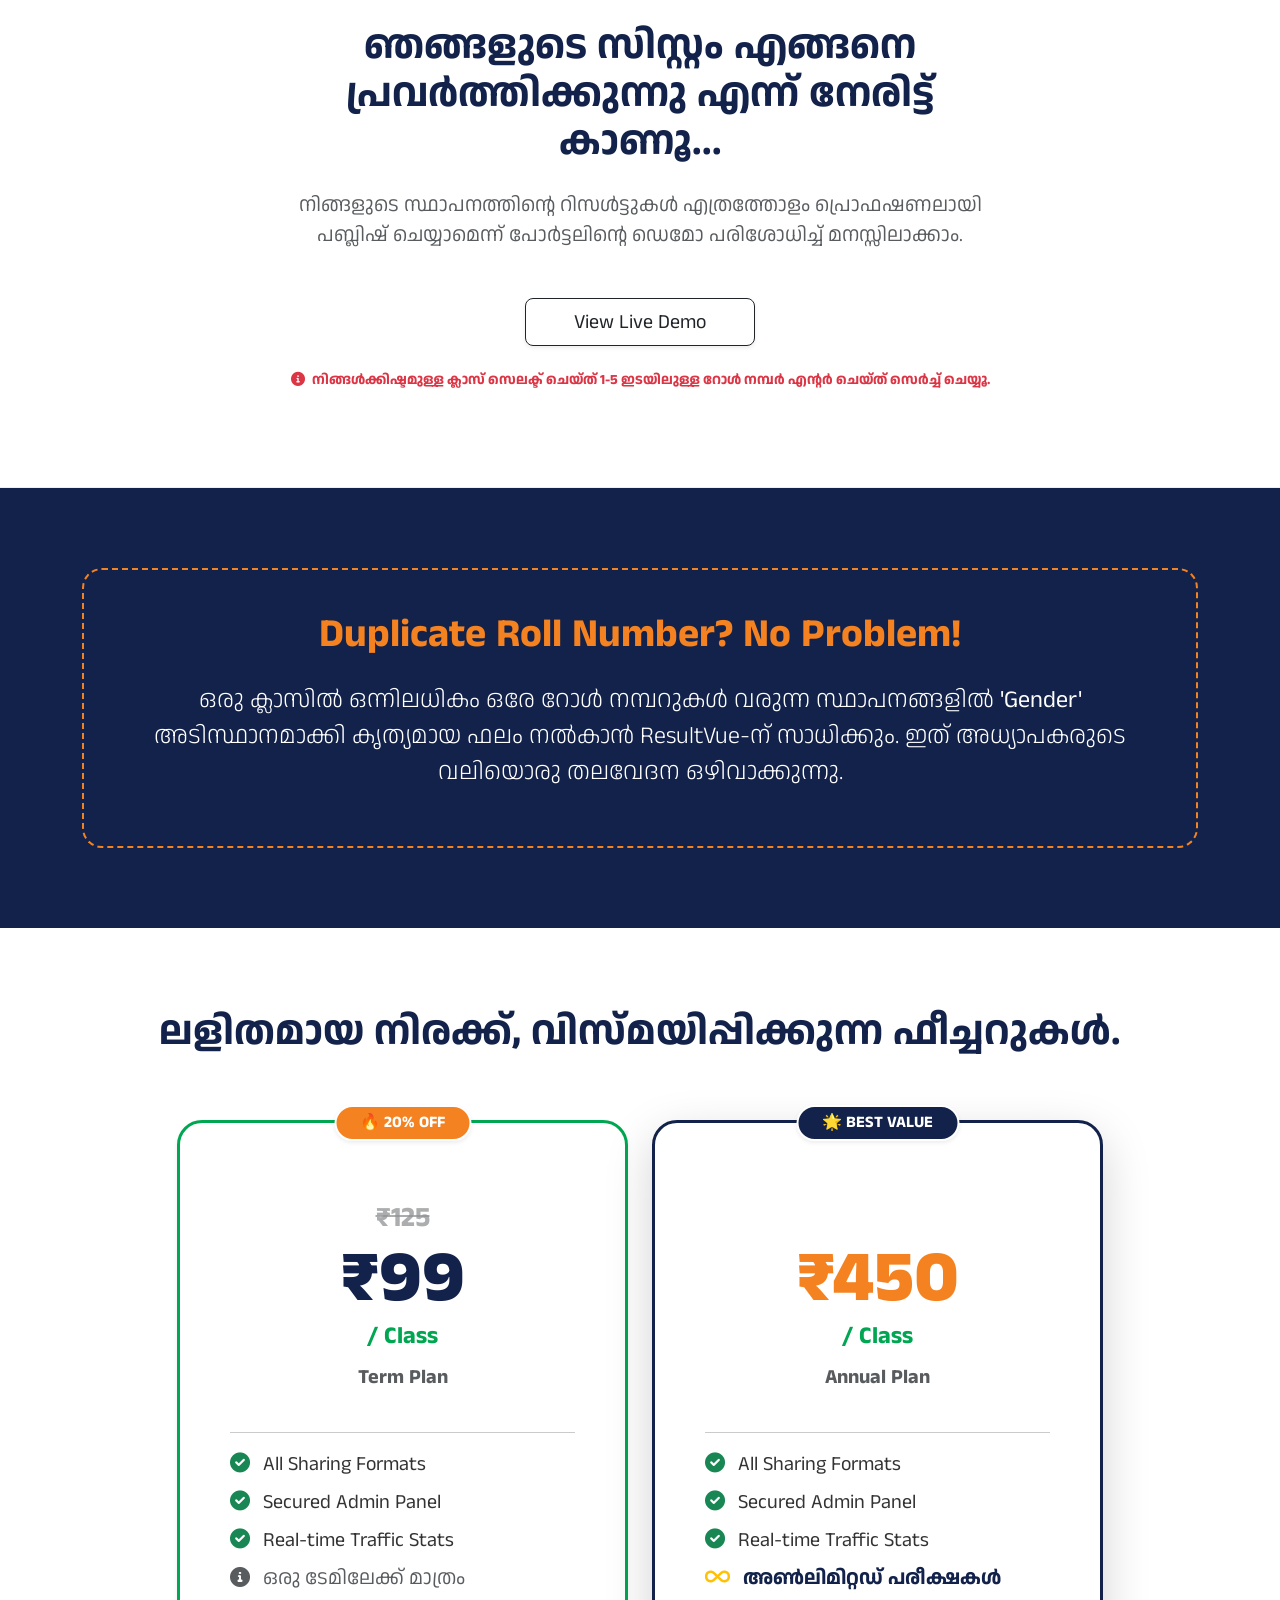
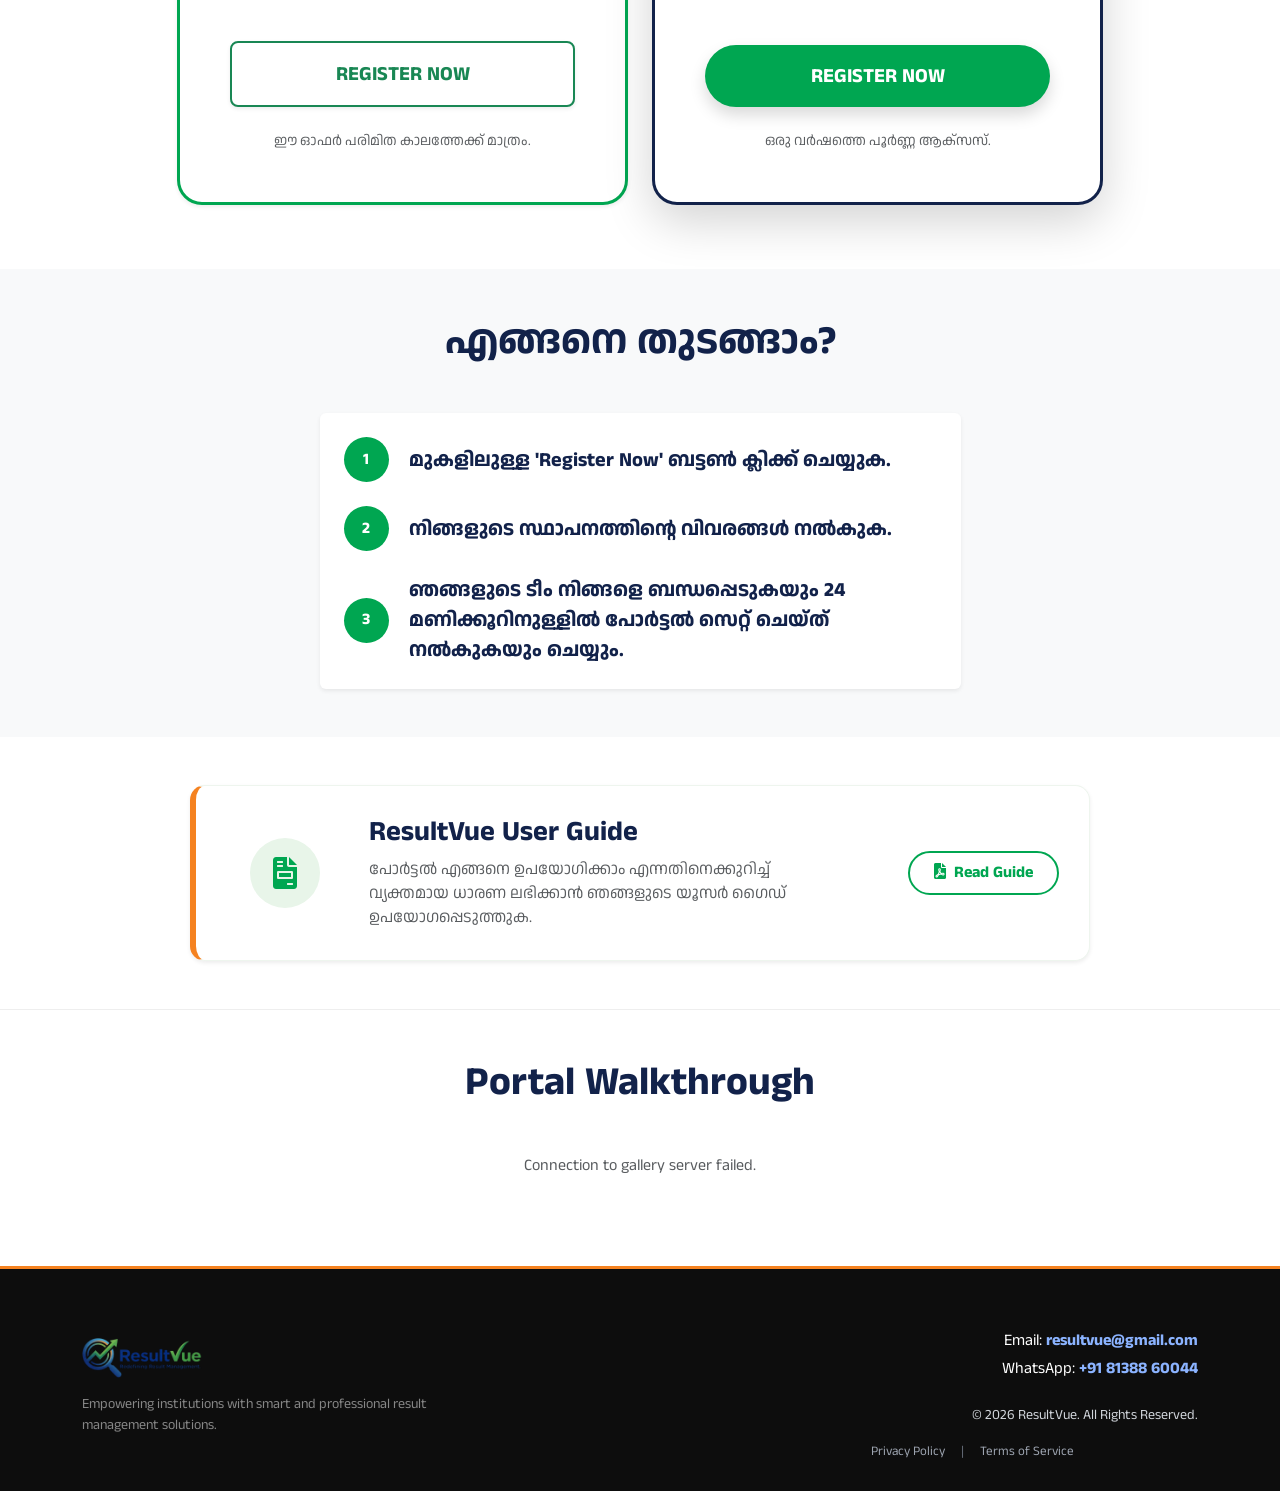
==== commit 6f08e029: "Add language toggle link for English version" ====
--- a/index.html
+++ b/index.html
@@ -19,6 +19,9 @@
     <!-- Favicon -->
     <link rel="icon" type="image/png" href="images/favicon.png">
     <link rel="apple-touch-icon" href="images/favicon.png">
+
+    <link rel="manifest" href="manifest.json">
+
     
     <!-- Open Graph / Social Media Meta Tags (For WhatsApp, Facebook etc.) -->
     <meta property="og:type" content="website">
@@ -110,6 +113,21 @@
         .whatsapp-float:hover { color: #FFF; background-color: #1ebe57; transform: scale(1.1); }
         @keyframes pulse-wa { 0% { box-shadow: 0 0 0 0 rgba(37, 211, 102, 0.5); } 70% { box-shadow: 0 0 0 15px rgba(37, 211, 102, 0); } 100% { box-shadow: 0 0 0 0 rgba(37, 211, 102, 0); } }
         @media (max-width: 768px) { .whatsapp-float { width: 55px; height: 55px; bottom: 20px; right: 20px; font-size: 32px; } }
+
+        /* Language Toggle Text Style */
+        .lang-text-toggle {
+            font-weight: 800;
+            color: #9ca3af; /* Subtle Gray */
+            text-decoration: none;
+            font-size: 16px;
+            letter-spacing: 1px;
+            transition: all 0.2s ease-in-out;
+            cursor: pointer;
+        }
+        .lang-text-toggle:hover, .lang-text-toggle:active {
+            color: var(--logo-blue);
+            transform: scale(1.1);
+        }
     </style>
 </head>
 <body>
@@ -125,6 +143,9 @@
             <a class="navbar-brand" href="#">
                 <img src="images/logo.png" alt="ResultVue Logo">
             </a>
+            
+            <a href="index_en.html" class="lang-text-toggle d-lg-none ms-auto me-3" title="Switch to English">EN</a>
+
             <button class="navbar-toggler" type="button" data-bs-toggle="collapse" data-bs-target="#navbarNav">
                 <span class="navbar-toggler-icon"></span>
             </button>
@@ -144,6 +165,10 @@
                     <li class="nav-item ms-lg-2 mt-2 mt-lg-0">
                         <a class="btn btn-green shadow-sm w-100" href="register.html">Register Now</a>
                     </li>
+                    
+                    <li class="nav-item ms-lg-4 d-none d-lg-flex align-items-center">
+                        <a href="index_en.html" class="lang-text-toggle" title="Switch to English">EN</a>
+                    </li>
                 </ul>
             </div>
         </div>
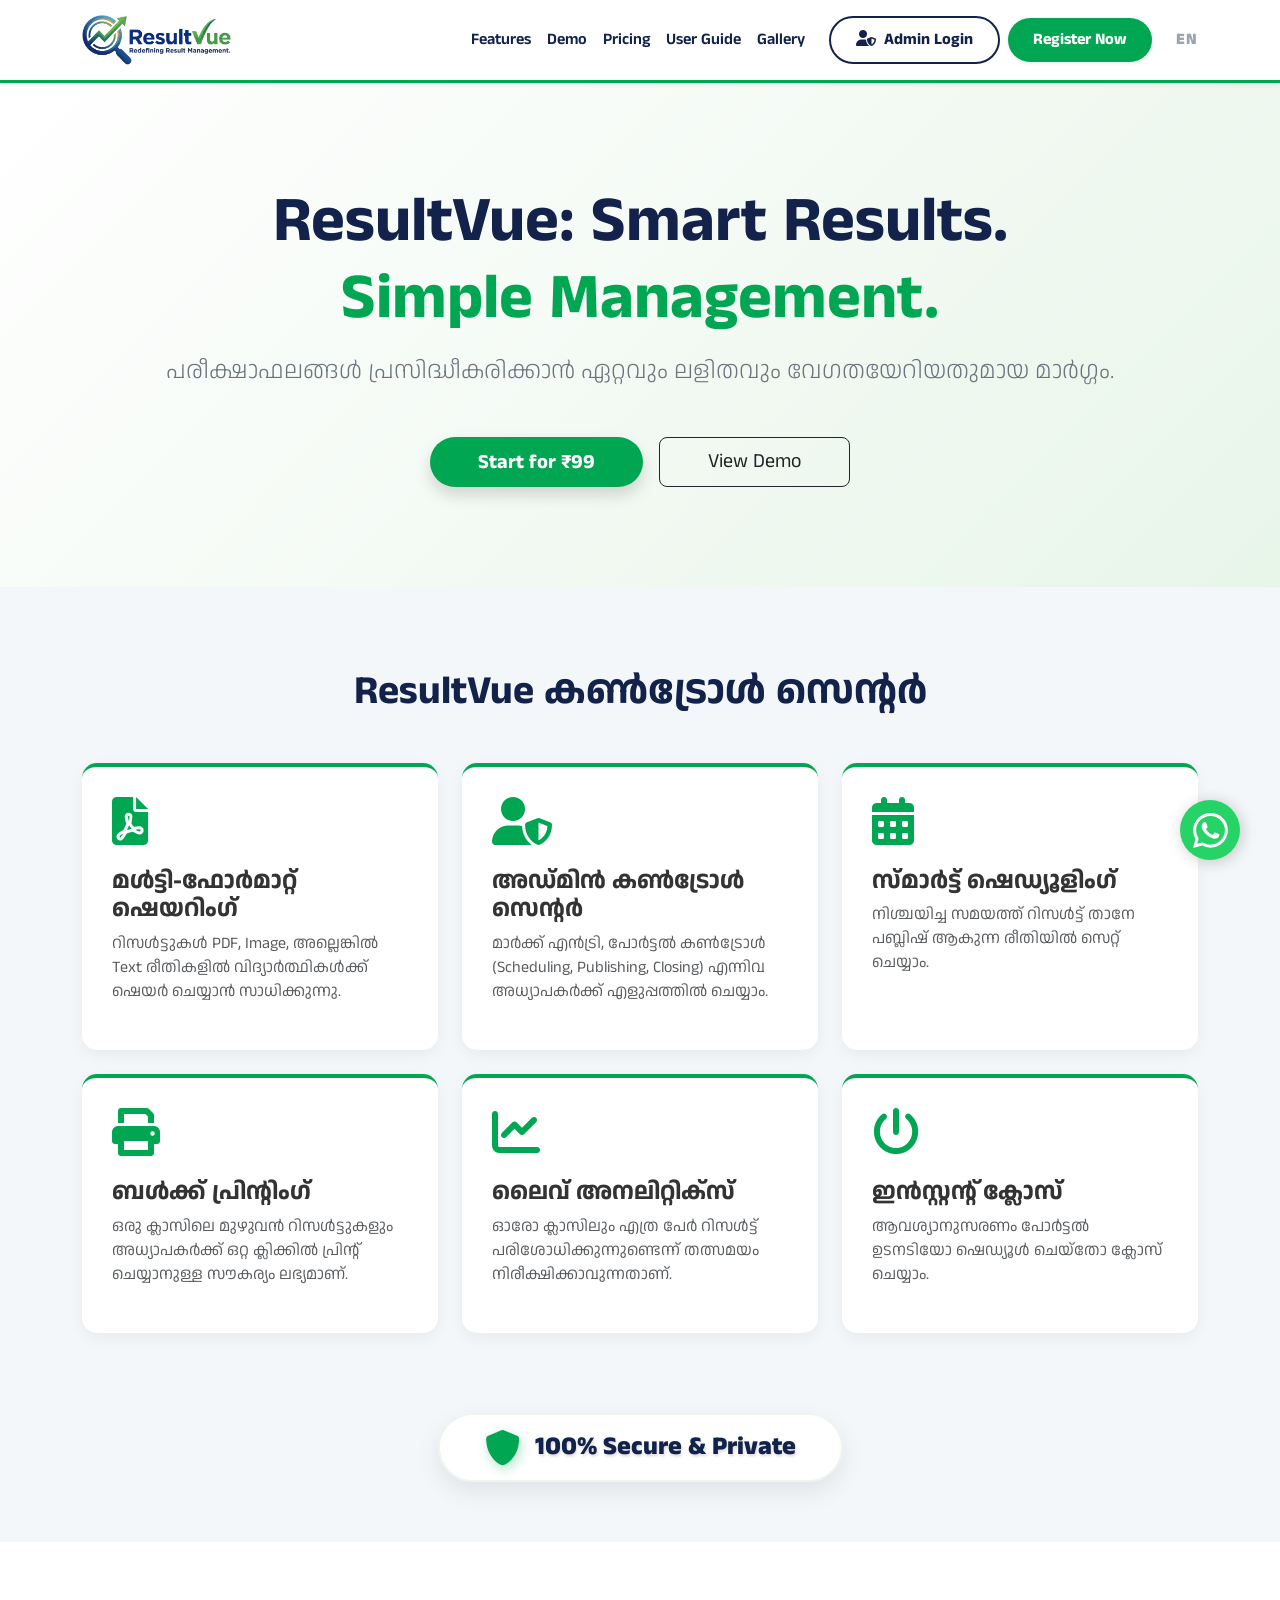
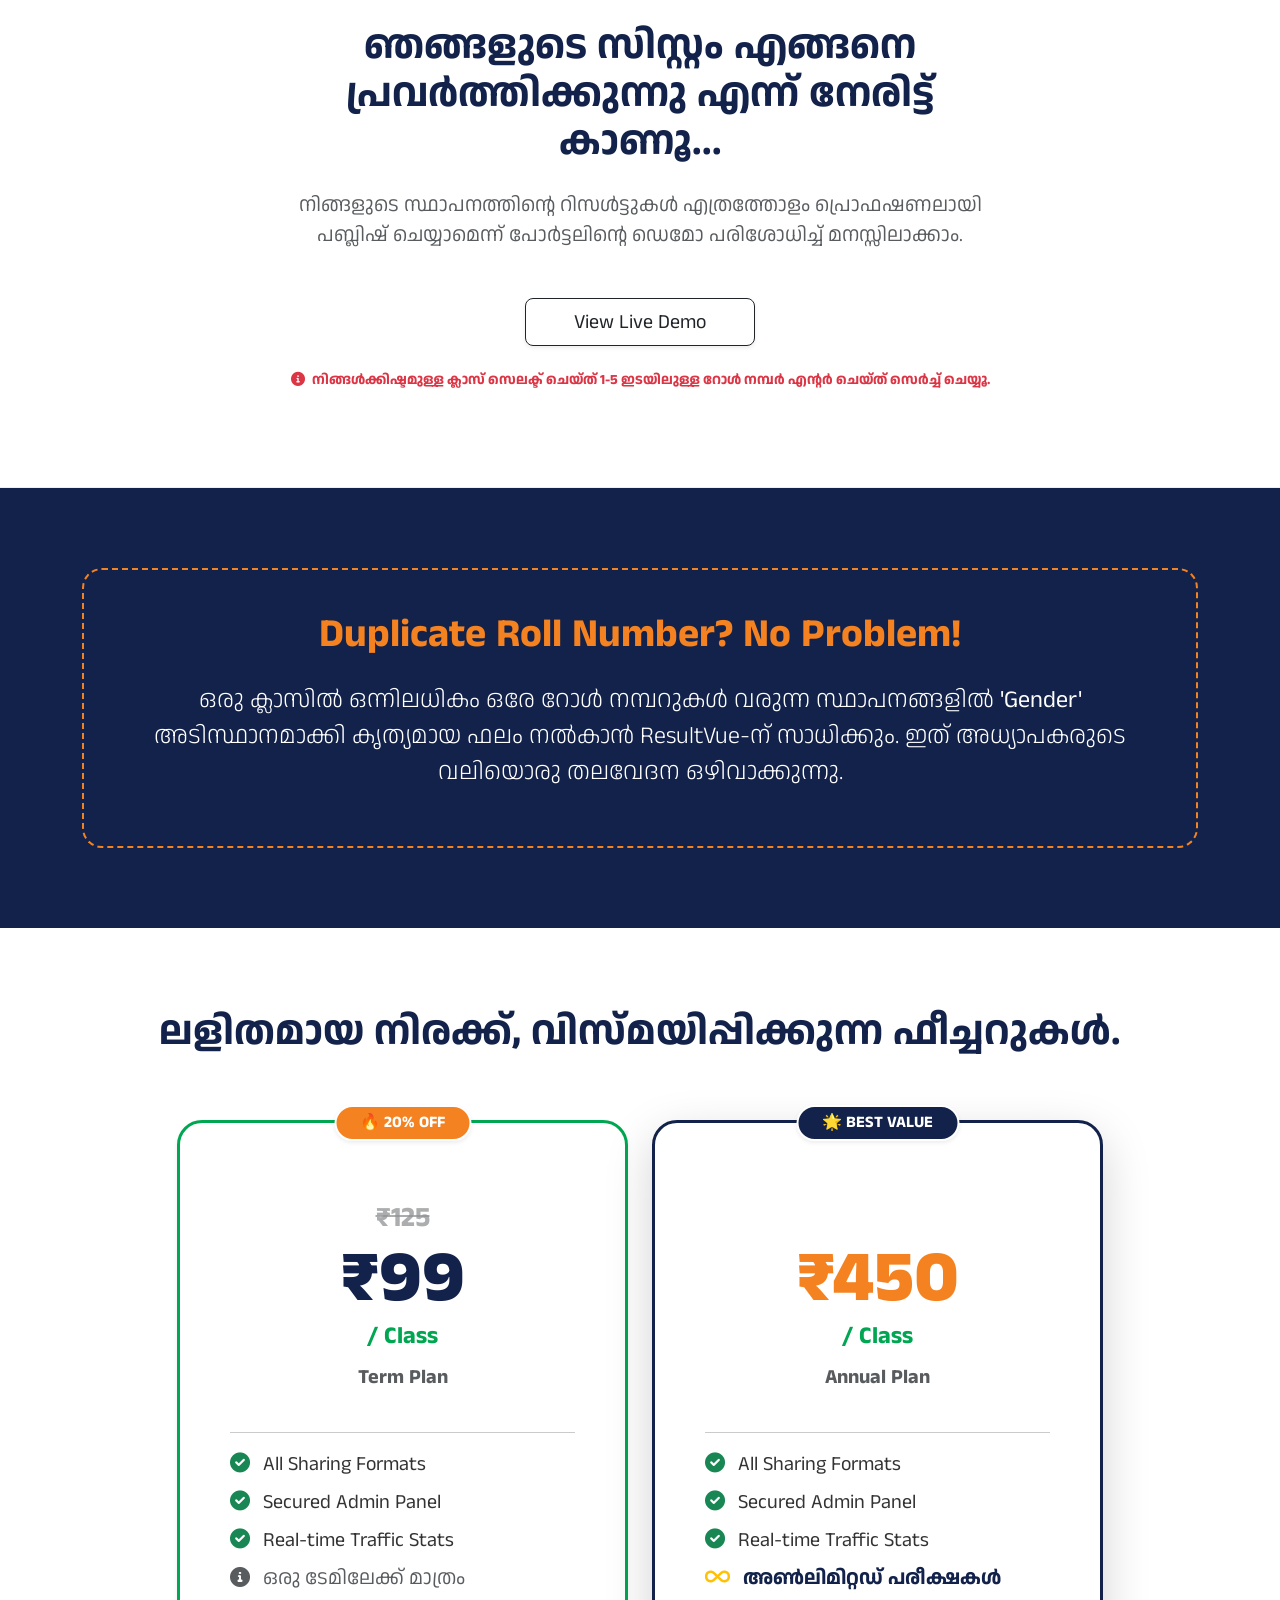
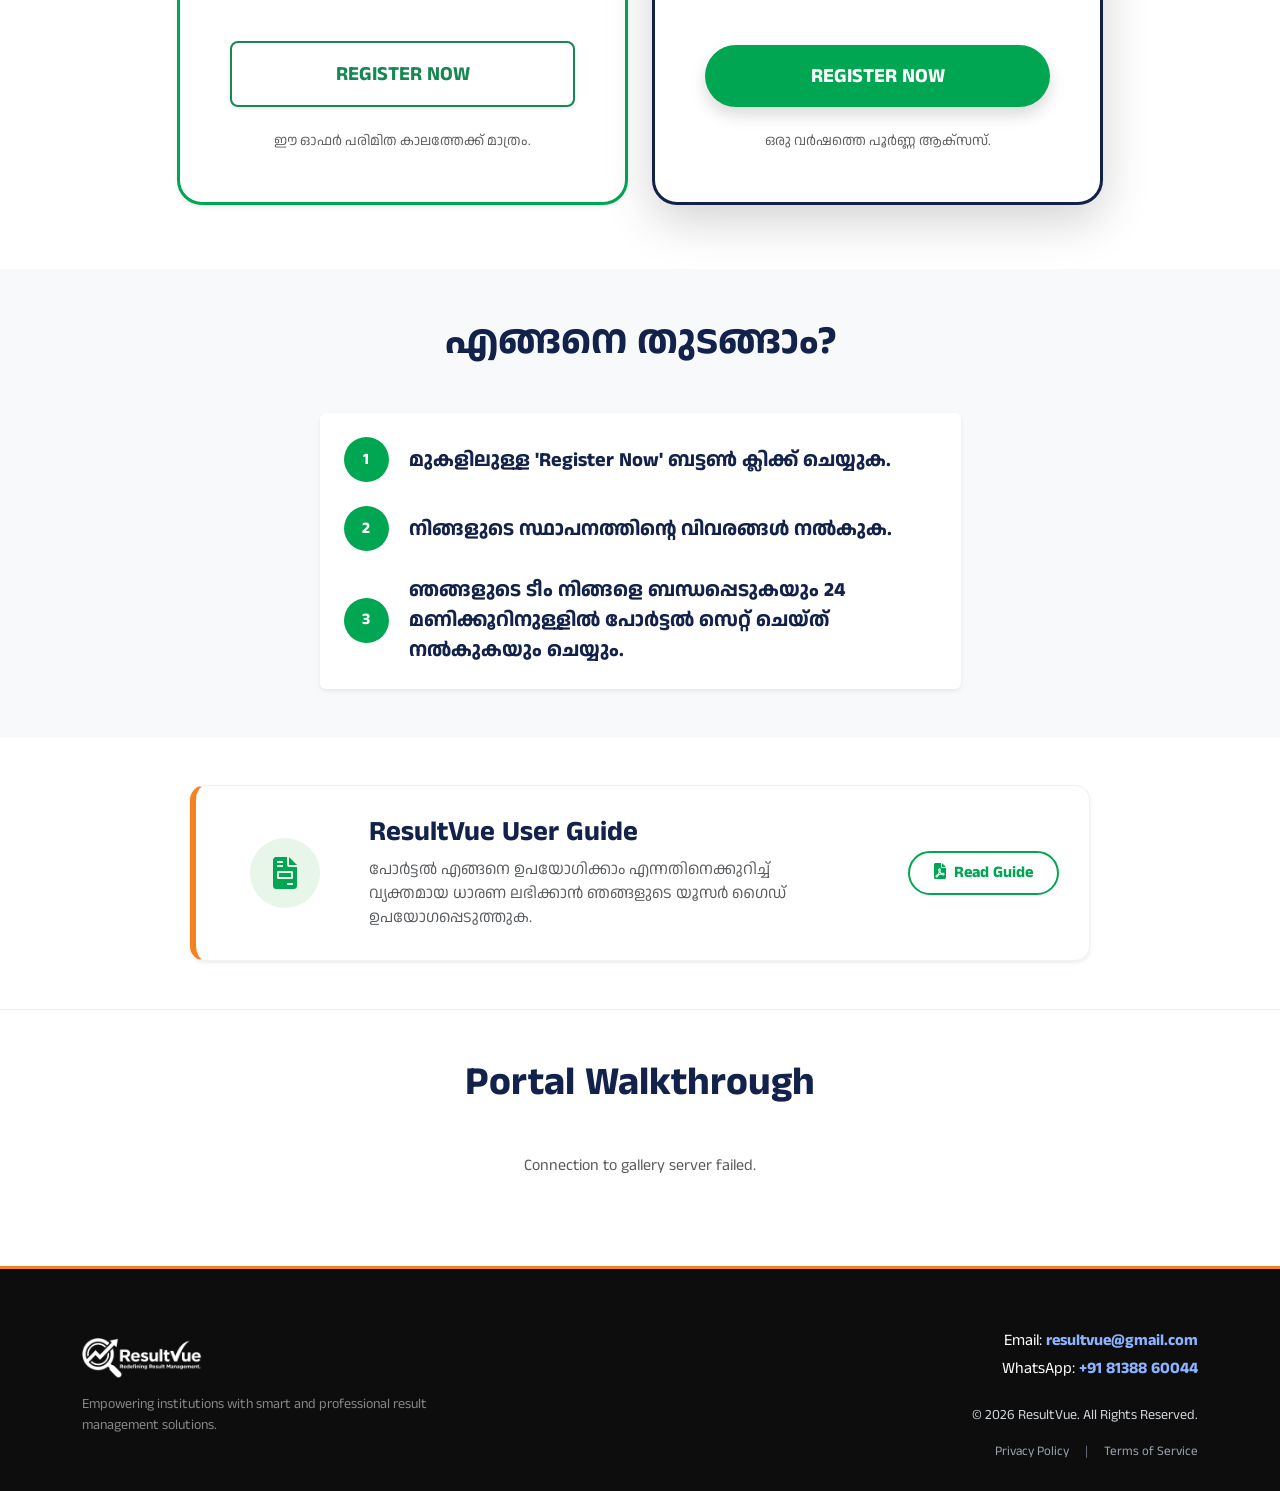
==== commit bf976859: "Update index.html footer as ml" ====
--- a/index.html
+++ b/index.html
@@ -396,12 +396,13 @@
         </div>
     </div>
 
+        <!-- Footer Section -->
     <footer id="contact">
         <div class="container text-center text-md-start">
             <div class="row g-4 justify-content-between align-items-center">
                 <div class="col-md-4">
                     <div class="footer-logo mb-2">
-                        <img id="secretAdminTrigger" src="images/logo.png" alt="ResultVue" style="height: 40px; object-fit: contain; cursor: default;">
+                        <img id="secretAdminTrigger" src="images/logo.png" alt="ResultVue" style="height: 40px; object-fit: contain; cursor: default; filter: brightness(0) invert(1);">
                     </div>
                     <p class="small text-white-50 mt-3">Empowering institutions with smart and professional result management solutions.</p>
                 </div>
@@ -410,11 +411,13 @@
                     <p class="mb-4">WhatsApp: <strong><a href="https://wa.me/918138860044" target="_blank">+91 81388 60044</a></strong></p>
                     <p class="mb-2" style="font-size: 14px; color: #d1d5db;">&copy; 2026 ResultVue. All Rights Reserved.</p>
             
-            <!-- Legal Links -->
-            <div class="d-flex justify-content-center gap-3 mt-3">
-                <a href="legal.html" class="text-decoration-none" style="color: #9ca3af; font-size: 13px; transition: color 0.3s;" onmouseover="this.style.color='white'" onmouseout="this.style.color='#9ca3af'">Privacy Policy</a>
-                <span style="color: #6b7280; font-size: 13px;">|</span>
-                <a href="legal.html" class="text-decoration-none" style="color: #9ca3af; font-size: 13px; transition: color 0.3s;" onmouseover="this.style.color='white'" onmouseout="this.style.color='#9ca3af'">Terms of Service</a>
+                    <!-- Legal Links -->
+                    <div class="d-flex justify-content-center justify-content-md-end gap-3 mt-3">
+                        <a href="legal.html" class="text-decoration-none" style="color: #9ca3af; font-size: 13px; transition: color 0.3s;" onmouseover="this.style.color='white'" onmouseout="this.style.color='#9ca3af'">Privacy Policy</a>
+                        <span style="color: #6b7280; font-size: 13px;">|</span>
+                        <a href="legal.html" class="text-decoration-none" style="color: #9ca3af; font-size: 13px; transition: color 0.3s;" onmouseover="this.style.color='white'" onmouseout="this.style.color='#9ca3af'">Terms of Service</a>
+                    </div>
+                </div>
             </div>
         </div>
     </footer>
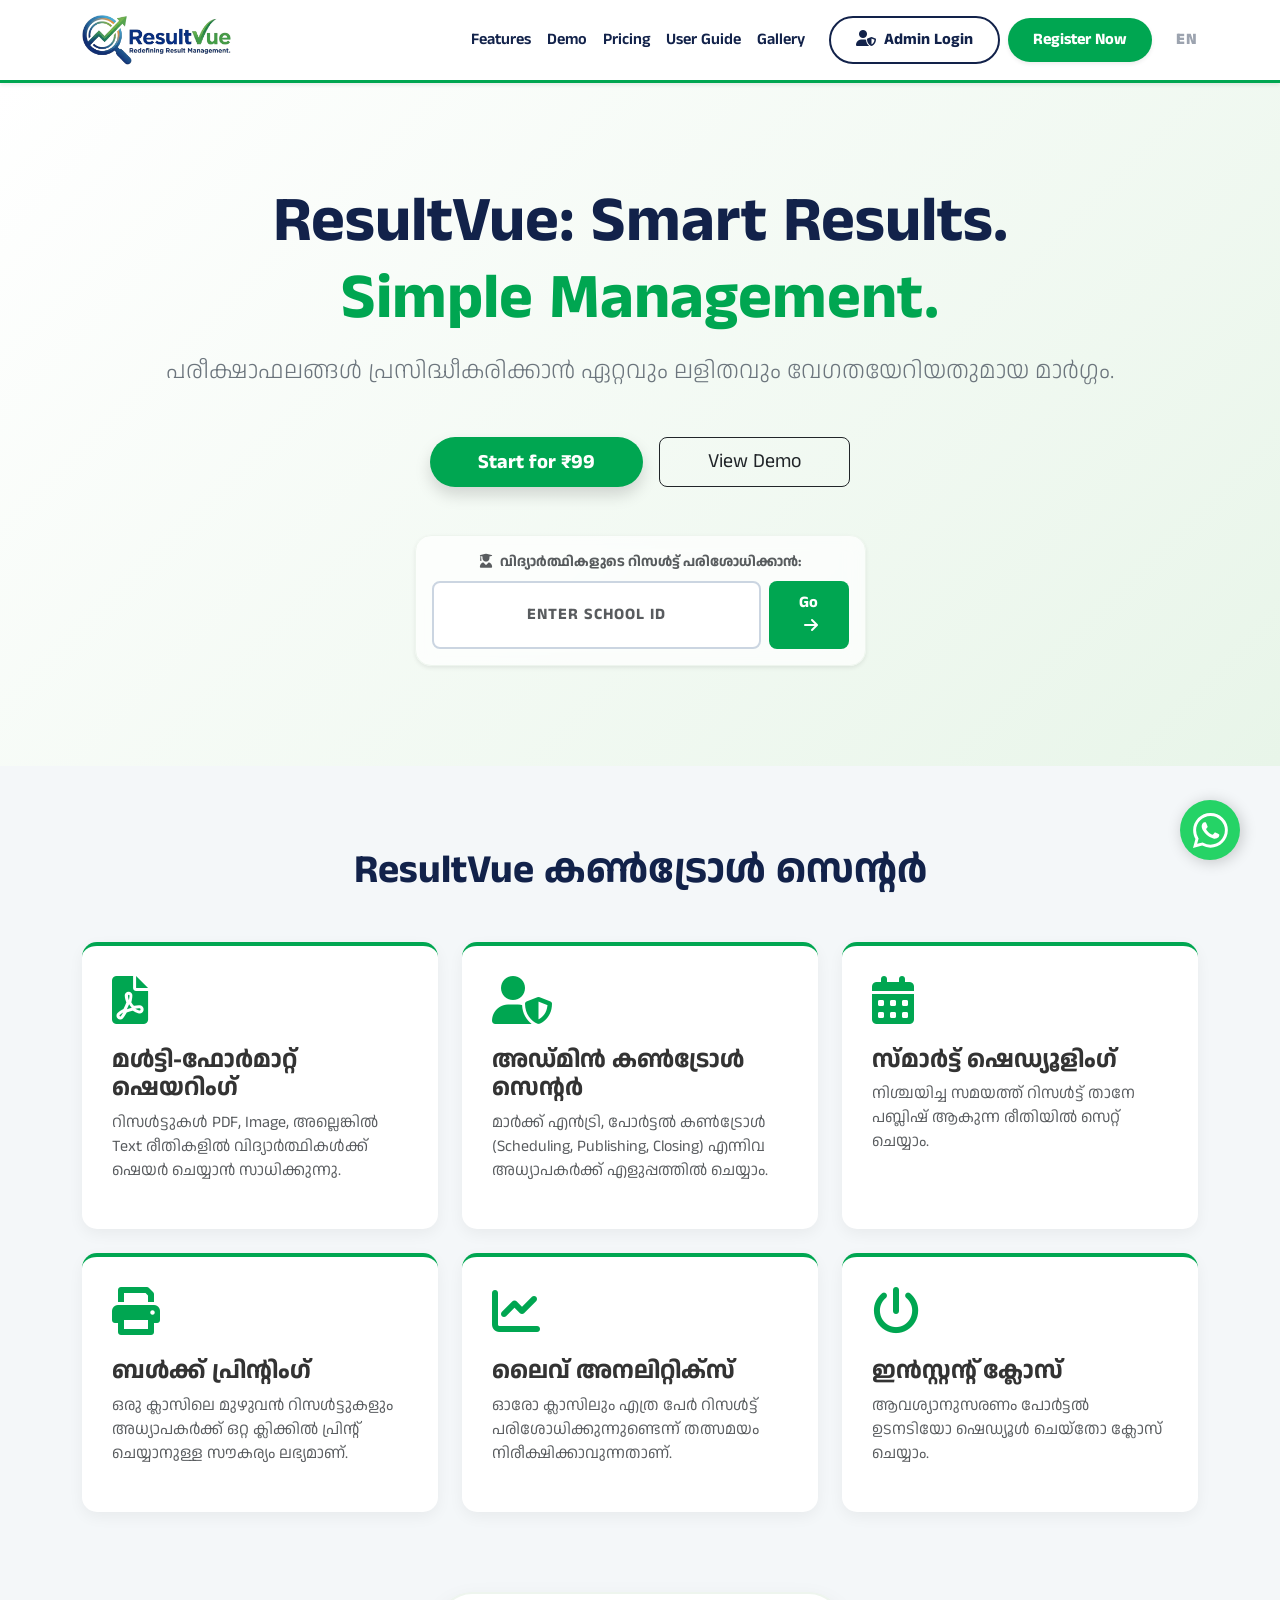
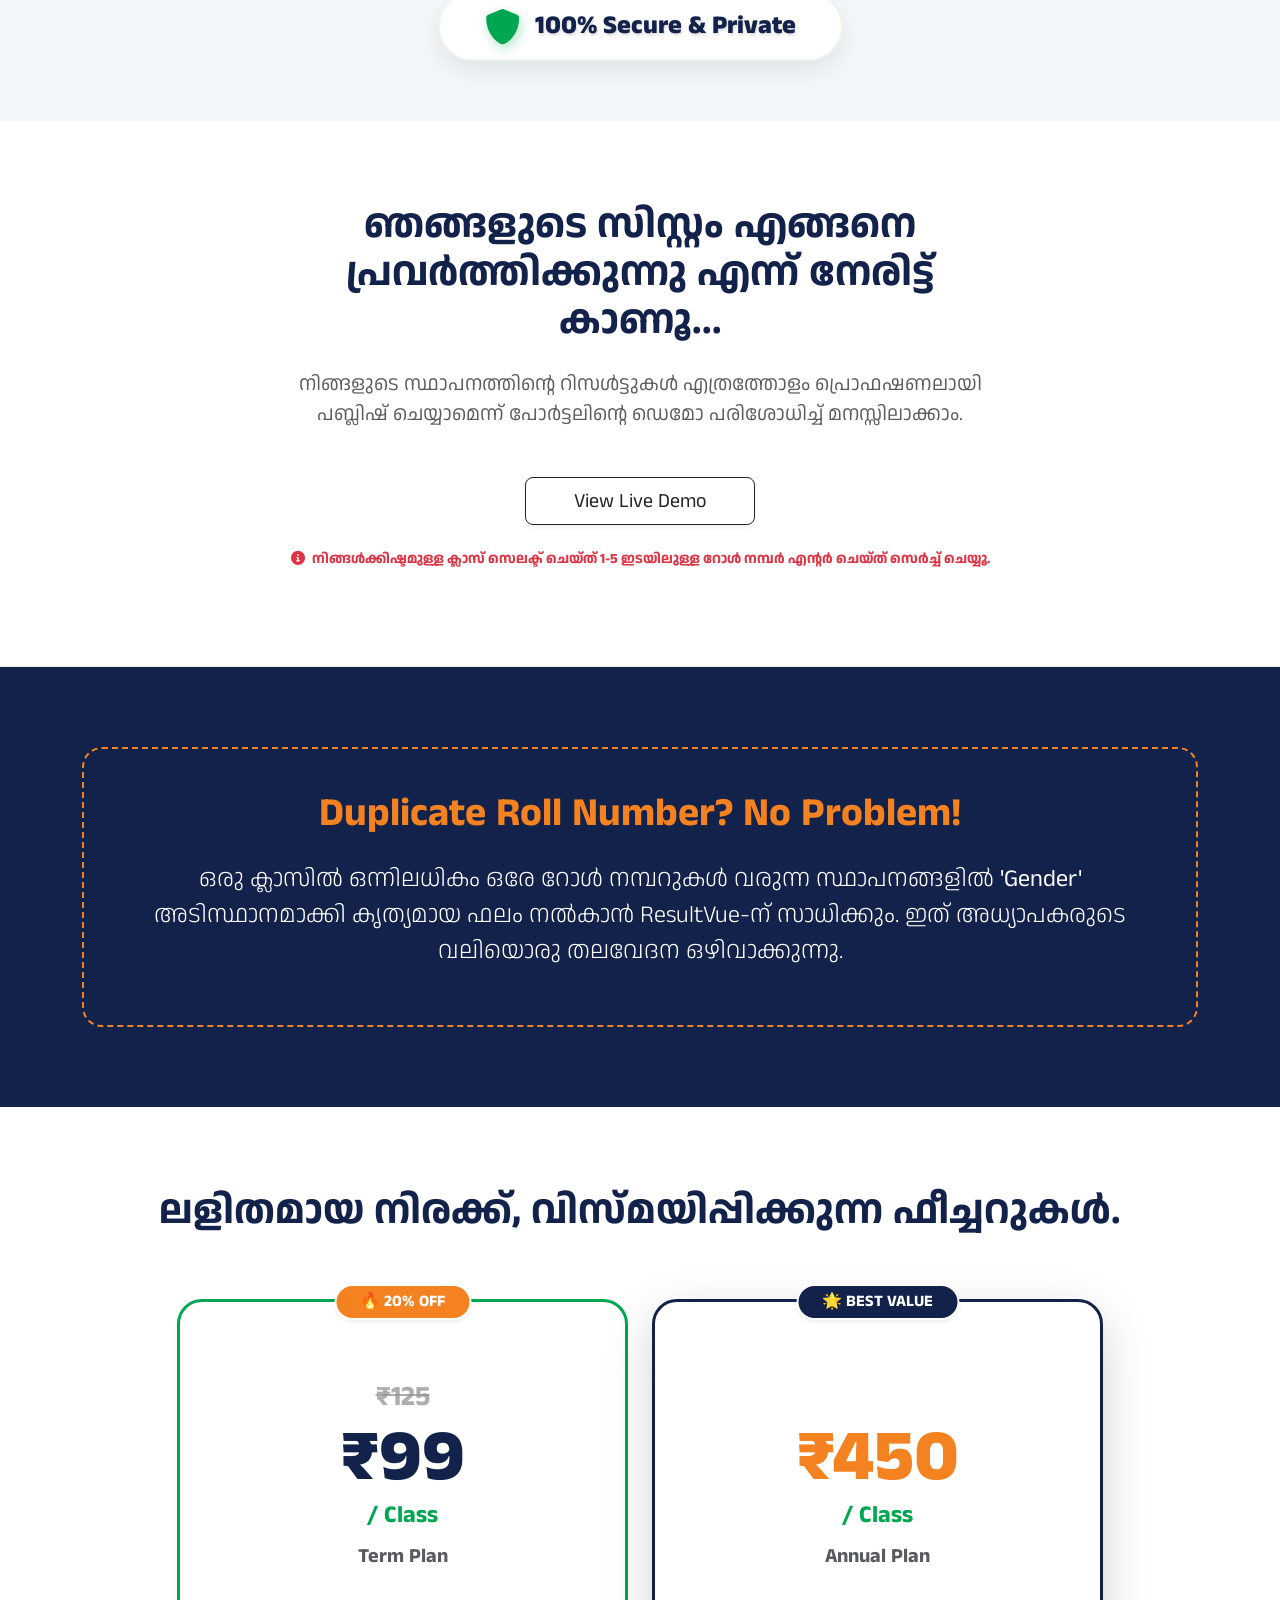
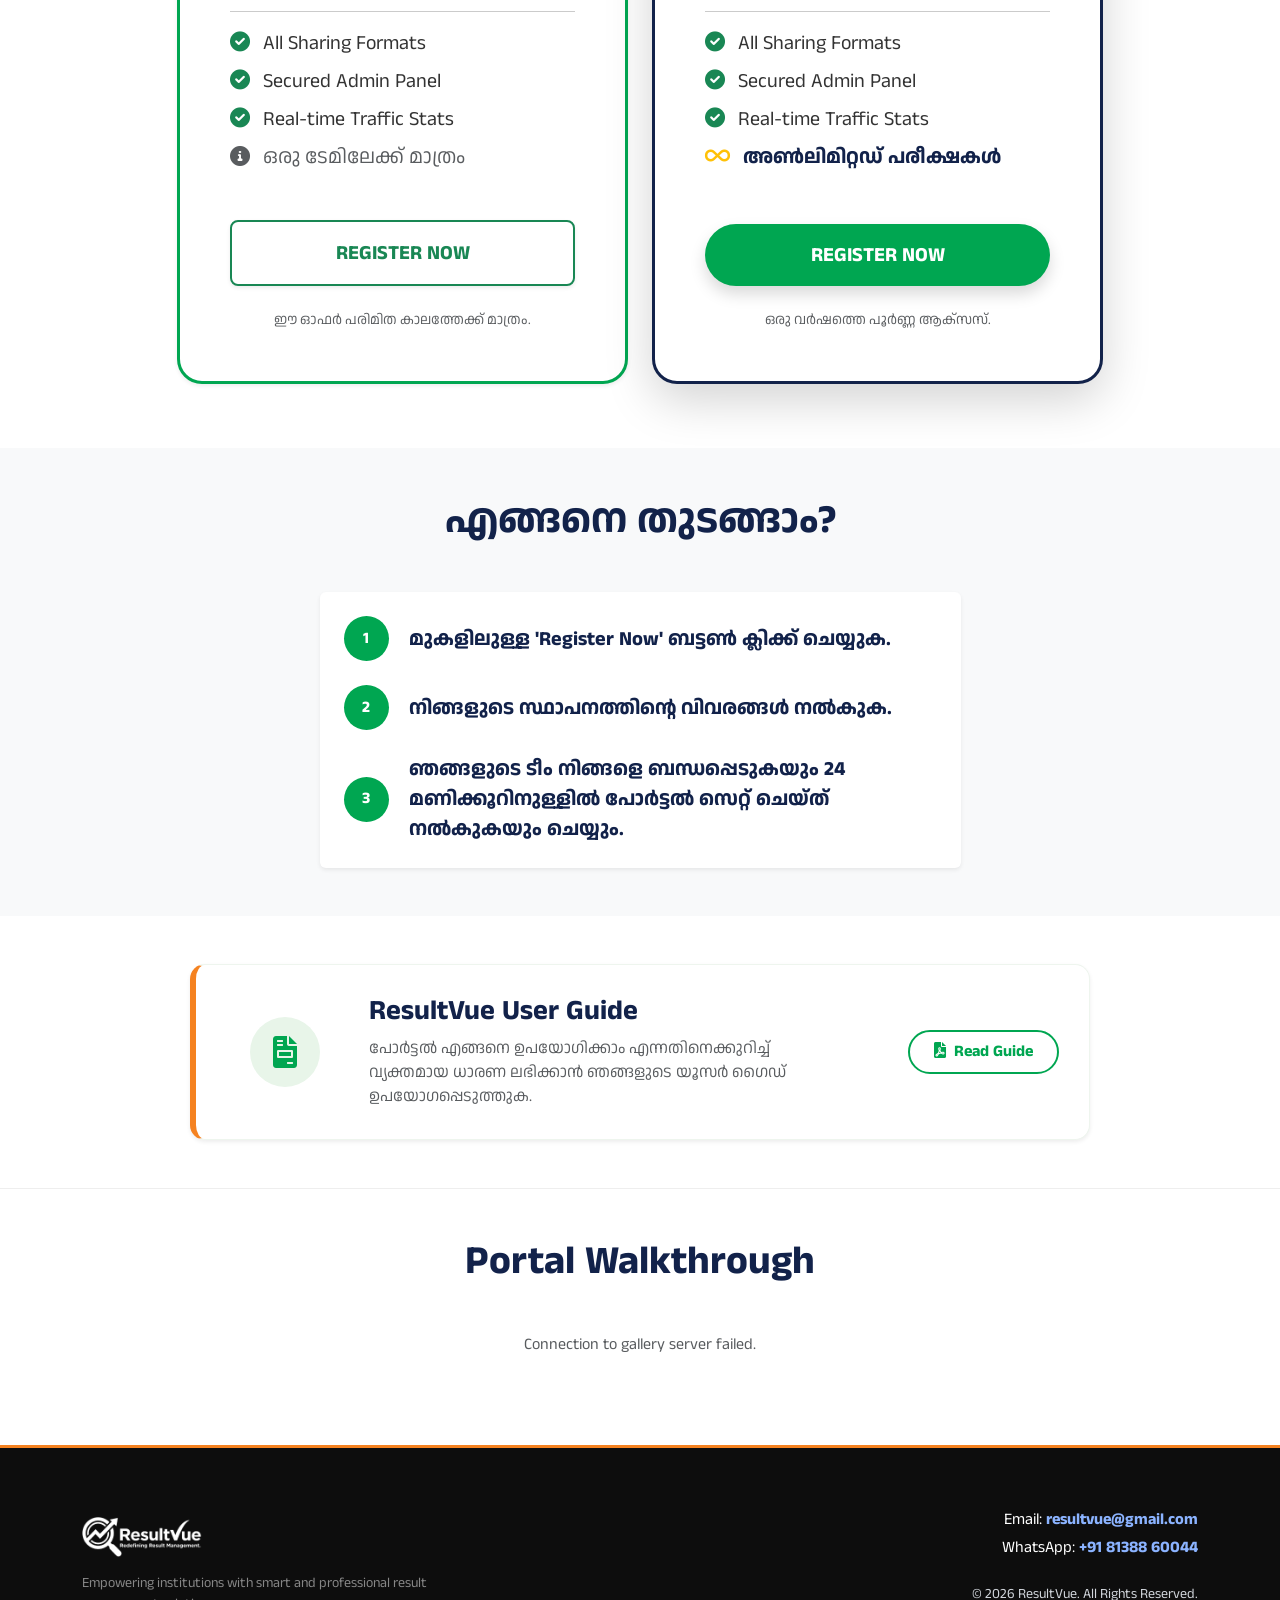
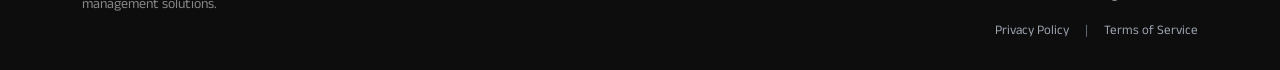
==== commit 093408e7: "Enhance student access functionality in index.html Added a student access redirect script and update" ====
--- a/index.html
+++ b/index.html
@@ -178,12 +178,30 @@
         <div class="container">
             <h1 class="display-3 fw-bold mb-3" style="color: var(--logo-blue);">ResultVue: Smart Results. <br><span style="color: var(--logo-green);">Simple Management.</span></h1>
             <p class="lead mb-5 text-secondary fs-4">പരീക്ഷാഫലങ്ങൾ പ്രസിദ്ധീകരിക്കാൻ ഏറ്റവും ലളിതവും വേഗതയേറിയതുമായ മാർഗ്ഗം.</p>
-            <div class="d-grid gap-3 d-sm-flex justify-content-sm-center">
+            
+            <!-- Main CTA Buttons -->
+            <div class="d-grid gap-3 d-sm-flex justify-content-sm-center mb-5">
                 <a href="#pricing" class="btn btn-green btn-lg px-5 shadow custom-scroll-link">Start for ₹99</a>
                 <a href="#demo" class="btn btn-outline-dark btn-lg px-5 custom-scroll-link">View Demo</a>
             </div>
-        </div>
-    </section>
+
+            <!-- Student Quick Access Box (Compact) -->
+            <div class="row justify-content-center">
+                <div class="col-md-8 col-lg-5">
+                    <div class="p-3 rounded-4 shadow-sm" style="background: rgba(255,255,255,0.7); border: 1px solid #eef5ee; backdrop-filter: blur(10px);">
+                        <p class="small fw-bold text-muted mb-2 text-center"><i class="fas fa-user-graduate me-1"></i> വിദ്യാർത്ഥികളുടെ റിസൾട്ട് പരിശോധിക്കാൻ:</p>
+                        <form onsubmit="return redirectToPortal(event, 'schoolIdInputMl', 'accessErrorMl')" class="d-flex gap-2">
+                            <input type="text" id="schoolIdInputMl" class="form-control text-center text-uppercase fw-bold shadow-none" placeholder="Enter School ID" required style="letter-spacing: 1px; border: 2px solid #cbd5e1; border-radius: 8px;">
+                            <button type="submit" class="btn btn-green fw-bold px-4" style="border-radius: 8px;">Go <i class="fas fa-arrow-right ms-1"></i></button>
+                        </form>
+                        <p id="accessErrorMl" class="text-danger small mt-1 d-none mb-0 text-center fw-bold">ദയവായി ശരിയായ School ID നൽകുക.</p>
+                    </div>
+                </div>
+            </div>
+            
+        </div>
+    </section>
+
 
     <section id="features" class="features-grid">
         <div class="container">
@@ -570,17 +588,57 @@
     </script>
 
     <script>
-        window.addEventListener('scroll', function() {
-            const navbarCollapse = document.querySelector('.navbar-collapse');
-            // സ്ക്രോൾ ചെയ്യുമ്പോൾ മെനു ഓപ്പൺ ആണെങ്കിൽ (show ക്ലാസ് ഉണ്ടെങ്കിൽ) മാത്രം ക്ലോസ് ചെയ്യുക
-            if (navbarCollapse && navbarCollapse.classList.contains('show')) {
-                const bsCollapse = bootstrap.Collapse.getInstance(navbarCollapse);
-                if (bsCollapse) {
-                    bsCollapse.hide();
-                }
+        document.addEventListener('DOMContentLoaded', function() {
+            let isMenuOpen = false;
+            let openScrollPos = 0;
+            const navbarCollapse = document.getElementById('navbarNav');
+
+            if (navbarCollapse) {
+                // മെനു ഓപ്പൺ ആകുമ്പോൾ ആ സമയത്തുള്ള സ്ക്രോൾ പൊസിഷൻ സേവ് ചെയ്യുന്നു
+                navbarCollapse.addEventListener('shown.bs.collapse', function () {
+                    isMenuOpen = true;
+                    openScrollPos = window.scrollY; 
+                });
+
+                // മെനു ക്ലോസ് ആകുമ്പോൾ സ്റ്റാറ്റസ് മാറ്റുന്നു
+                navbarCollapse.addEventListener('hidden.bs.collapse', function () {
+                    isMenuOpen = false;
+                });
+
+                // സ്ക്രോൾ ചെയ്യുമ്പോൾ 50px വ്യത്യാസം ഉണ്ടെങ്കിൽ മാത്രം ക്ലോസ് ചെയ്യുന്നു
+                window.addEventListener('scroll', function() {
+                    if (isMenuOpen) {
+                        if (Math.abs(window.scrollY - openScrollPos) > 50) {
+                            const bsCollapse = bootstrap.Collapse.getInstance(navbarCollapse);
+                            if (bsCollapse) {
+                                bsCollapse.hide();
+                            }
+                        }
+                    }
+                });
             }
         });
     </script>
-
+    
+    <!-- Student Access Redirect Script -->
+    <script>
+        function redirectToPortal(event, inputId, errorId) {
+            event.preventDefault();
+            const inputElement = document.getElementById(inputId);
+            const errorElement = document.getElementById(errorId);
+            
+            if (inputElement) {
+                const schoolId = inputElement.value.trim().toUpperCase();
+                
+                if (schoolId !== "") {
+                    errorElement.classList.add('d-none'); 
+                    window.location.href = `portal.html?school=${schoolId}`;
+                } else {
+                    errorElement.classList.remove('d-none');
+                }
+            }
+            return false;
+        }
+    </script>
 </body>
 </html>
